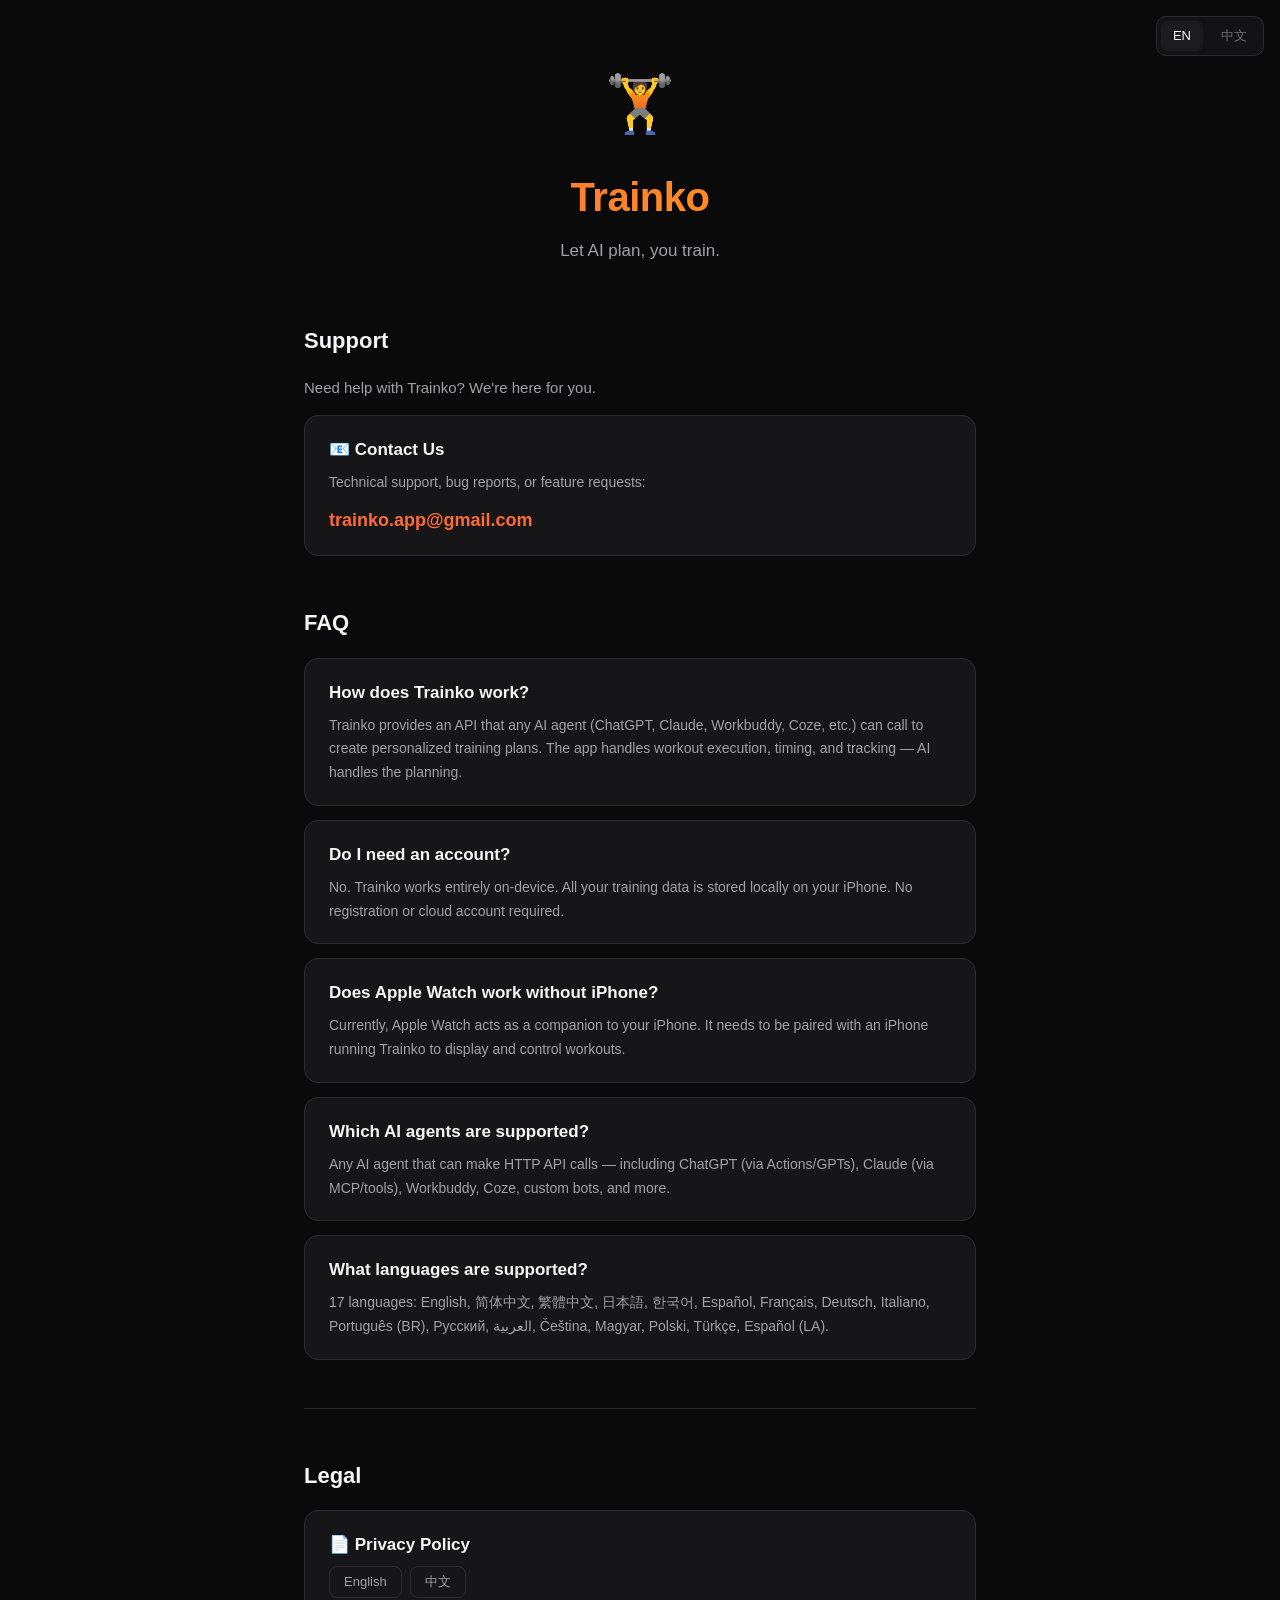
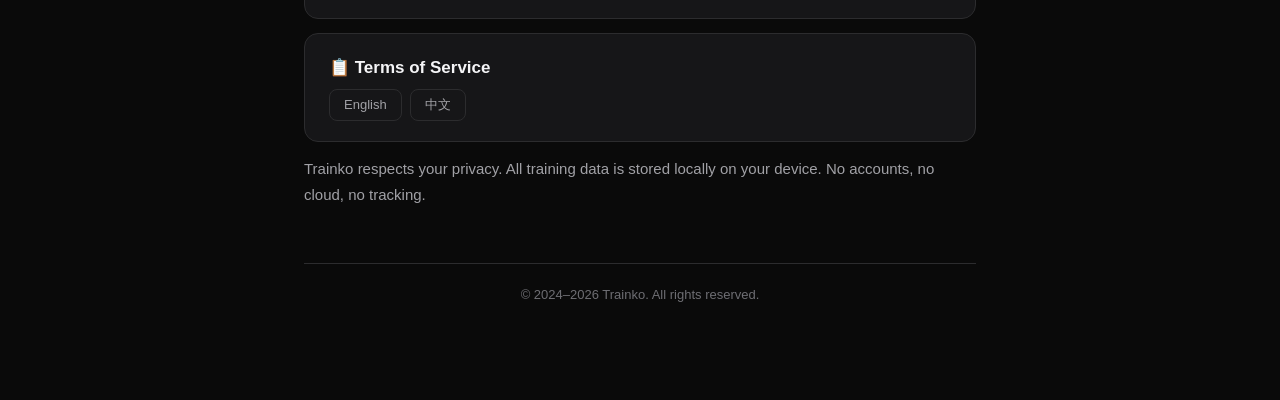
==== index.html @ 8660b26e "docs: 用户协议增加训练计划免责声明 - 服务说明新增: 不对训练计划内容/安全性/适用性做保证 - 免责声明新增: 不提供/不审核/不推荐任何计划 + 示例计划仅供体验 - 同步更新中英文两份协" ====
<!DOCTYPE html>
<html lang="en">
<head>
    <meta charset="UTF-8">
    <meta name="viewport" content="width=device-width, initial-scale=1.0">
    <title>Trainko — AI 负责想，你负责练</title>
    <link rel="stylesheet" href="style.css">
</head>
<body>
    <div class="lang-switch">
        <a href="#" onclick="setLang('en')" id="btn-en">EN</a>
        <a href="#" onclick="setLang('zh')" id="btn-zh">中文</a>
    </div>

    <div class="container">
        <div class="header">
            <span class="icon">🏋️</span>
            <h1>Trainko</h1>
            <p class="tagline" data-en="Let AI plan, you train." data-zh="AI 负责想，你负责练。"></p>
        </div>

        <h2 data-en="Support" data-zh="技术支持"></h2>
        <p data-en="Need help with Trainko? We're here for you." data-zh="使用 Trainko 遇到问题？我们随时为你服务。"></p>

        <div class="card">
            <h3 data-en="📧 Contact Us" data-zh="📧 联系我们"></h3>
            <p data-en="Technical support, bug reports, or feature requests:" data-zh="技术支持、问题反馈或功能建议："></p>
            <a class="contact-email" href="mailto:trainko.app@gmail.com">trainko.app@gmail.com</a>
        </div>

        <h2 data-en="FAQ" data-zh="常见问题"></h2>

        <div class="card">
            <h3 data-en="How does Trainko work?" data-zh="Trainko 是如何工作的？"></h3>
            <p data-en="Trainko provides an API that any AI agent (ChatGPT, Claude, Workbuddy, Coze, etc.) can call to create personalized training plans. The app handles workout execution, timing, and tracking — AI handles the planning."
               data-zh="Trainko 提供 API 接口，任何 AI 助手（ChatGPT、Claude、Workbuddy、Coze 等）都可以通过 API 创建个性化训练计划。App 负责训练引导、计时和记录，AI 负责规划。"></p>
        </div>

        <div class="card">
            <h3 data-en="Do I need an account?" data-zh="需要注册账号吗？"></h3>
            <p data-en="No. Trainko works entirely on-device. All your training data is stored locally on your iPhone. No registration or cloud account required."
               data-zh="不需要。Trainko 完全在设备本地运行，所有训练数据保存在你的 iPhone 上，无需注册或云账号。"></p>
        </div>

        <div class="card">
            <h3 data-en="Does Apple Watch work without iPhone?" data-zh="Apple Watch 可以脱离 iPhone 使用吗？"></h3>
            <p data-en="Currently, Apple Watch acts as a companion to your iPhone. It needs to be paired with an iPhone running Trainko to display and control workouts."
               data-zh="目前 Apple Watch 作为 iPhone 的伴侣设备使用，需要与安装了 Trainko 的 iPhone 配对才能显示和控制训练。"></p>
        </div>

        <div class="card">
            <h3 data-en="Which AI agents are supported?" data-zh="支持哪些 AI 助手？"></h3>
            <p data-en="Any AI agent that can make HTTP API calls — including ChatGPT (via Actions/GPTs), Claude (via MCP/tools), Workbuddy, Coze, custom bots, and more."
               data-zh="任何能发起 HTTP API 调用的 AI 助手都支持，包括 ChatGPT（通过 Actions/GPTs）、Claude（通过 MCP/tools）、Workbuddy、Coze、自定义 Bot 等。"></p>
        </div>

        <div class="card">
            <h3 data-en="What languages are supported?" data-zh="支持哪些语言？"></h3>
            <p data-en="17 languages: English, 简体中文, 繁體中文, 日本語, 한국어, Español, Français, Deutsch, Italiano, Português (BR), Русский, العربية, Čeština, Magyar, Polski, Türkçe, Español (LA)."
               data-zh="17 种语言：简体中文、English、繁體中文、日本語、한국어、Español、Français、Deutsch、Italiano、Português (BR)、Русский、العربية、Čeština、Magyar、Polski、Türkçe、Español (LA)。"></p>
        </div>

        <div class="divider"></div>

        <h2 data-en="Legal" data-zh="法律条款"></h2>

        <div class="card">
            <h3 data-en="📄 Privacy Policy" data-zh="📄 隐私政策"></h3>
            <div class="legal-links">
                <a href="privacy.html">English</a>
                <a href="privacy-zh.html">中文</a>
            </div>
        </div>

        <div class="card">
            <h3 data-en="📋 Terms of Service" data-zh="📋 用户协议"></h3>
            <div class="legal-links">
                <a href="agreement.html">English</a>
                <a href="agreement-zh.html">中文</a>
            </div>
        </div>

        <p data-en="Trainko respects your privacy. All training data is stored locally on your device. No accounts, no cloud, no tracking."
           data-zh="Trainko 尊重你的隐私。所有训练数据保存在设备本地，无需账号，无云端存储，无任何追踪。"></p>

        <div class="footer">
            <p>&copy; 2024–2026 Trainko. All rights reserved.</p>
        </div>
    </div>

    <script>
        function detectLang() {
            var s = localStorage.getItem('trainko-lang');
            if (s) return s;
            return (navigator.language || '').toLowerCase().startsWith('zh') ? 'zh' : 'en';
        }
        function setLang(lang) {
            localStorage.setItem('trainko-lang', lang);
            applyLang(lang);
            return false;
        }
        function applyLang(lang) {
            document.querySelectorAll('[data-en]').forEach(function(el) {
                el.textContent = el.getAttribute('data-' + lang) || el.getAttribute('data-en');
            });
            document.getElementById('btn-en').className = lang === 'en' ? 'active' : '';
            document.getElementById('btn-zh').className = lang === 'zh' ? 'active' : '';
            document.documentElement.lang = lang === 'zh' ? 'zh-CN' : 'en';
        }
        applyLang(detectLang());
    </script>
</body>
</html>
---- style.css ----
/* Trainko — shared style */
:root {
  --bg: #0a0a0a;
  --surface: #161618;
  --surface-hover: #1c1c1e;
  --border: #2c2c2e;
  --text: #f5f5f7;
  --text-secondary: #a1a1a6;
  --text-tertiary: #6e6e73;
  --accent: #FF6B35;
  --accent-light: #FF9F1C;
  --radius: 14px;
}

* { margin: 0; padding: 0; box-sizing: border-box; }

html { scroll-behavior: smooth; }

body {
  font-family: -apple-system, BlinkMacSystemFont, 'SF Pro Text', 'Helvetica Neue', 'PingFang SC', sans-serif;
  background: var(--bg);
  color: var(--text);
  line-height: 1.7;
  min-height: 100vh;
  -webkit-font-smoothing: antialiased;
}

/* Layout */
.container {
  max-width: 720px;
  margin: 0 auto;
  padding: 56px 24px 80px;
}

/* Header */
.header {
  text-align: center;
  margin-bottom: 56px;
}
.header .icon {
  font-size: 56px;
  margin-bottom: 12px;
  display: block;
}
.header h1 {
  font-size: 40px;
  font-weight: 800;
  letter-spacing: -0.5px;
  background: linear-gradient(135deg, var(--accent), var(--accent-light));
  -webkit-background-clip: text;
  -webkit-text-fill-color: transparent;
  background-clip: text;
}
.header .tagline {
  font-size: 17px;
  color: var(--text-secondary);
  margin-top: 6px;
}

/* Language switch */
.lang-switch {
  position: fixed;
  top: 16px;
  right: 16px;
  display: flex;
  gap: 6px;
  z-index: 100;
  background: rgba(22,22,24,0.85);
  backdrop-filter: blur(12px);
  -webkit-backdrop-filter: blur(12px);
  padding: 4px;
  border-radius: 10px;
  border: 1px solid var(--border);
}
.lang-switch a {
  display: block;
  padding: 4px 12px;
  font-size: 13px;
  font-weight: 500;
  color: var(--text-tertiary);
  text-decoration: none;
  border-radius: 7px;
  transition: all 0.2s;
  cursor: pointer;
}
.lang-switch a.active {
  color: var(--text);
  background: var(--surface-hover);
}
.lang-switch a:hover { color: var(--text-secondary); }

/* Headings */
h2 {
  font-size: 22px;
  font-weight: 700;
  margin-top: 48px;
  margin-bottom: 16px;
  color: var(--text);
}
h3 {
  font-size: 17px;
  font-weight: 600;
  margin-bottom: 8px;
  color: var(--text);
}

/* Text */
p { font-size: 15px; color: var(--text-secondary); margin-bottom: 14px; }
p strong { color: var(--text); font-weight: 600; }

/* Links */
a { color: var(--accent); text-decoration: none; transition: opacity 0.2s; }
a:hover { opacity: 0.8; }

/* Cards */
.card {
  background: var(--surface);
  border: 1px solid var(--border);
  border-radius: var(--radius);
  padding: 20px 24px;
  margin-bottom: 14px;
  transition: border-color 0.2s;
}
.card:hover { border-color: #3a3a3c; }
.card h3 { margin-bottom: 6px; }
.card p { margin-bottom: 0; font-size: 14px; }

/* Contact card */
.contact-email {
  display: inline-block;
  margin-top: 10px;
  font-size: 18px;
  font-weight: 600;
  color: var(--accent);
}

/* Lists */
ul { list-style: none; padding: 0; margin-bottom: 14px; }
ul li {
  position: relative;
  font-size: 15px;
  color: var(--text-secondary);
  padding-left: 18px;
  margin-bottom: 8px;
}
ul li::before {
  content: "";
  position: absolute;
  left: 0;
  top: 10px;
  width: 6px;
  height: 6px;
  border-radius: 50%;
  background: var(--accent);
}

/* Legal page heading */
.legal-header {
  margin-bottom: 40px;
}
.legal-header h1 {
  font-size: 32px;
  font-weight: 800;
  margin-bottom: 6px;
}
.legal-header .meta {
  font-size: 14px;
  color: var(--text-tertiary);
  margin-bottom: 0;
}

/* Legal sections */
.section { margin-top: 36px; }
.section h2 { margin-top: 0; }

/* Divider */
.divider {
  height: 1px;
  background: var(--border);
  margin: 48px 0 12px;
}

/* Footer */
.footer {
  margin-top: 56px;
  padding-top: 20px;
  border-top: 1px solid var(--border);
  text-align: center;
}
.footer p {
  font-size: 13px;
  color: var(--text-tertiary);
}
.footer a { color: var(--text-tertiary); }
.footer a:hover { color: var(--text-secondary); }

/* Links row in legal section */
.legal-links { display: flex; gap: 8px; }
.legal-links a {
  display: inline-block;
  padding: 4px 14px;
  font-size: 13px;
  border: 1px solid var(--border);
  border-radius: 8px;
  color: var(--text-secondary);
}
.legal-links a:hover { border-color: var(--accent); color: var(--accent); }

/* Back link */
.back-link {
  display: inline-flex;
  align-items: center;
  gap: 4px;
  font-size: 14px;
  color: var(--text-tertiary);
  margin-bottom: 32px;
}
.back-link:hover { color: var(--accent); }

/* Responsive */
@media (max-width: 480px) {
  .container { padding: 40px 18px 60px; }
  .header h1 { font-size: 32px; }
  .header .icon { font-size: 44px; }
  h2 { font-size: 20px; }
}
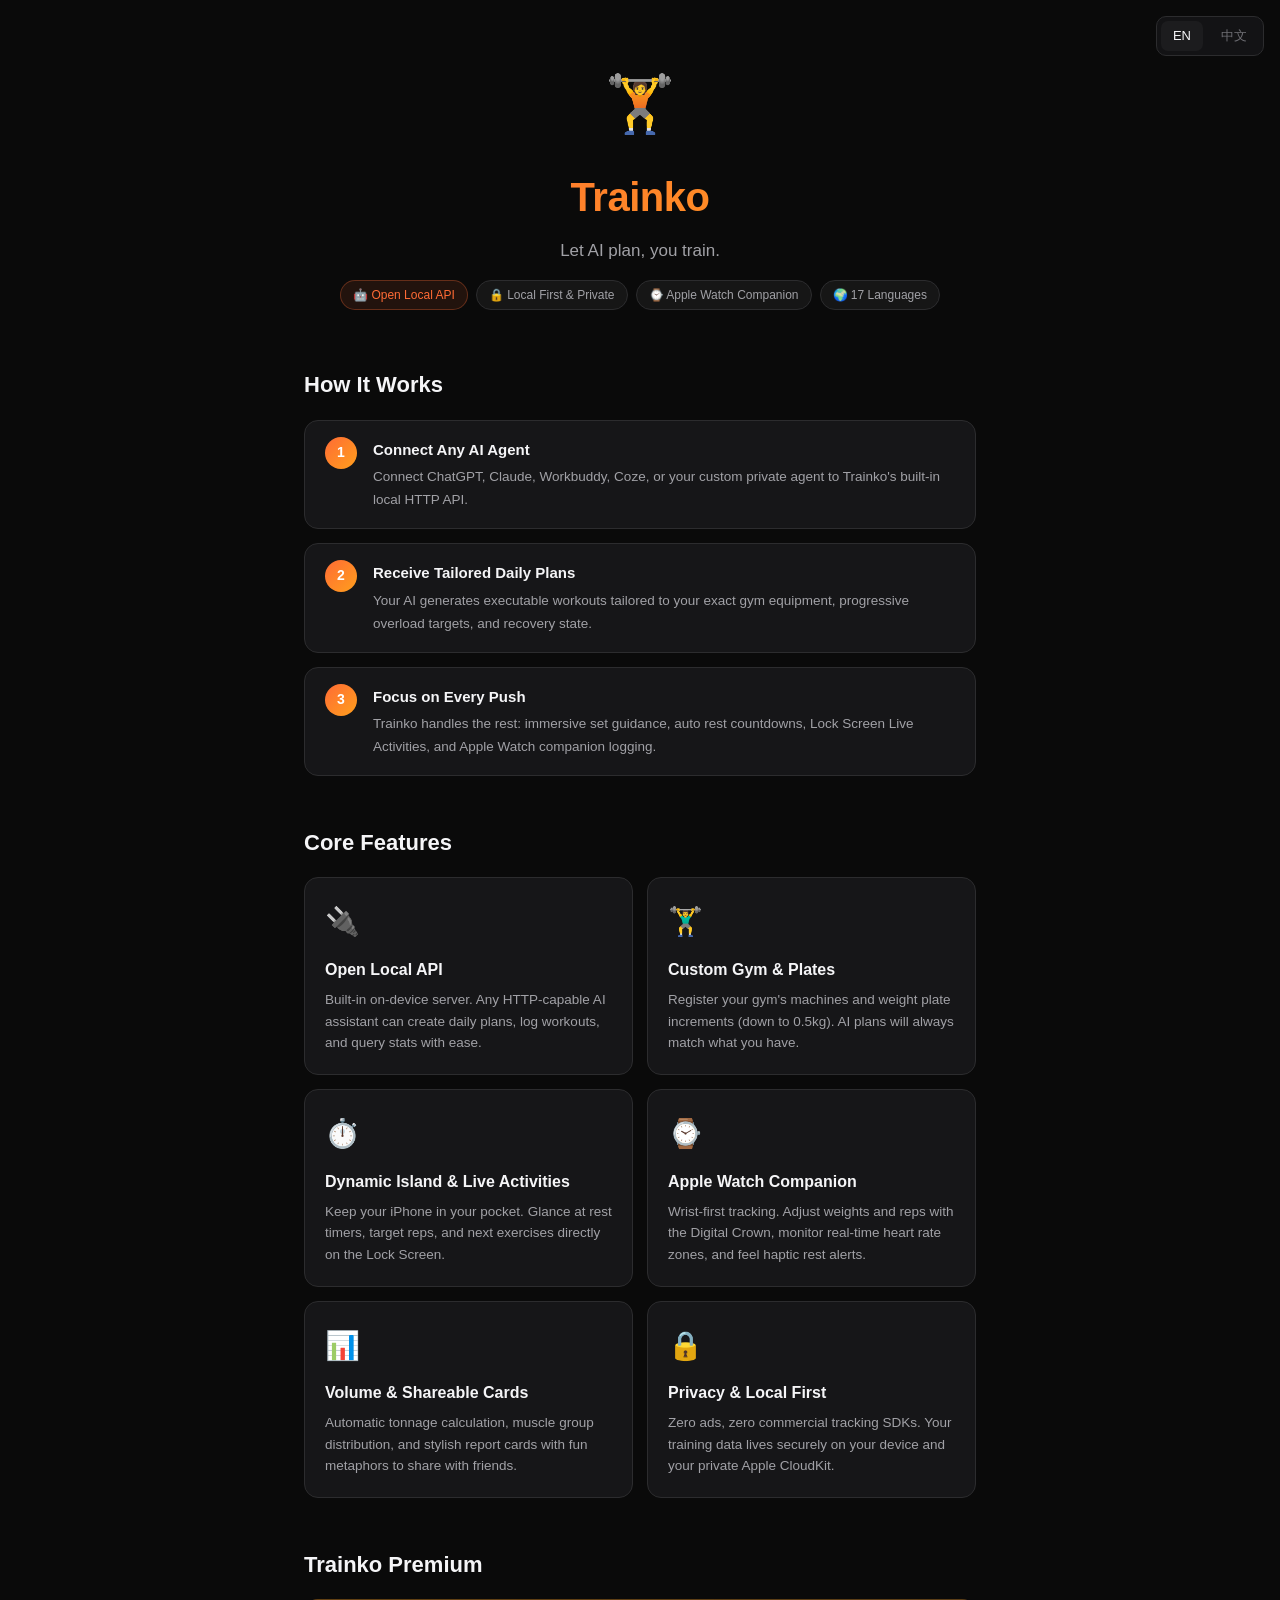
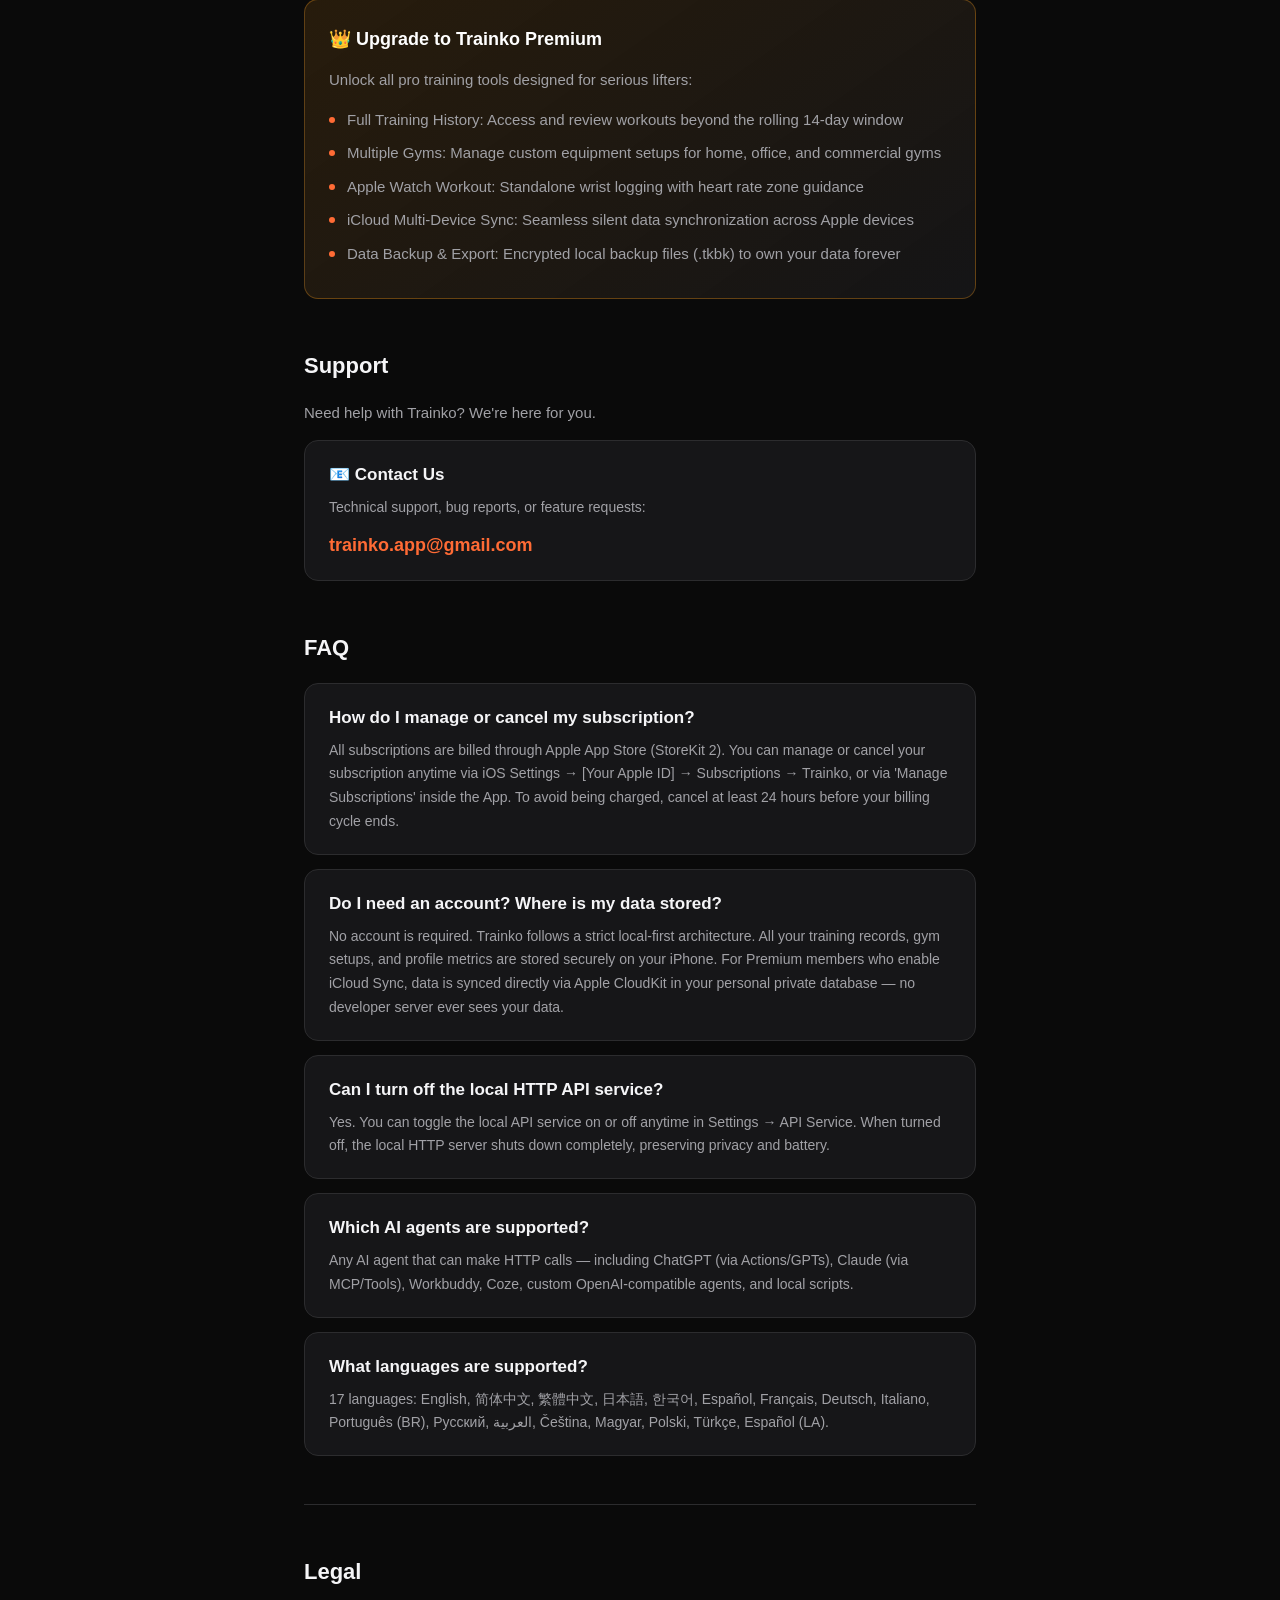
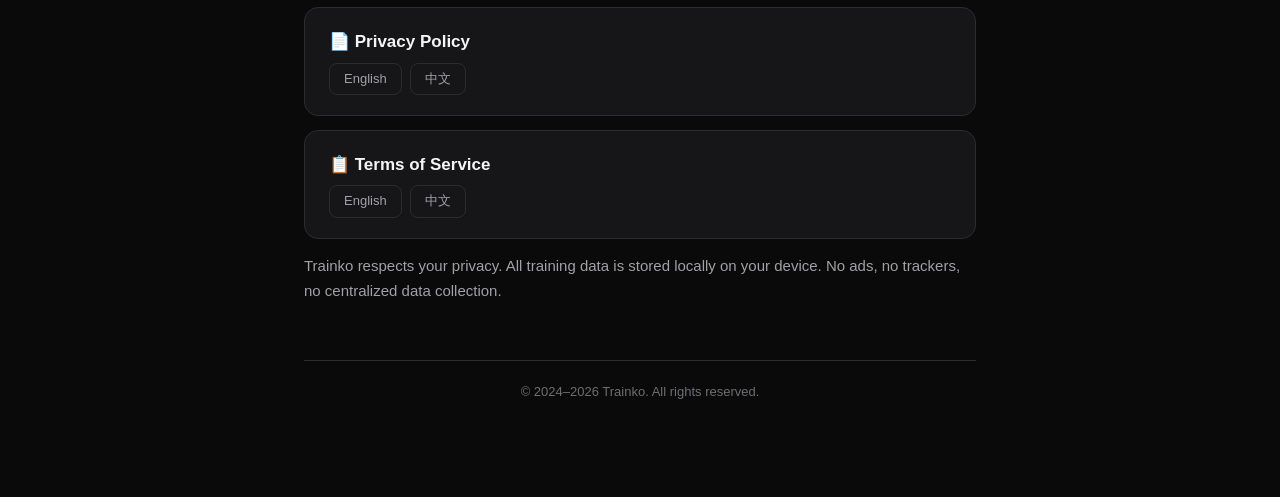
==== commit 4f888737: "feat(web): 重构官网落地页，全面同步 1.0 会员、API 与法律条款 - 官网首页（index.html）新增工作原理（How It Works）、核心特性矩阵（Core Features" ====
--- a/index.html
+++ b/index.html
@@ -3,7 +3,7 @@
 <head>
     <meta charset="UTF-8">
     <meta name="viewport" content="width=device-width, initial-scale=1.0">
-    <title>Trainko — AI 负责想，你负责练</title>
+    <title>Trainko — AI 负责想 · 你负责练</title>
     <link rel="stylesheet" href="style.css">
 </head>
 <body>
@@ -13,12 +13,102 @@
     </div>
 
     <div class="container">
+        <!-- Hero Header -->
         <div class="header">
             <span class="icon">🏋️</span>
             <h1>Trainko</h1>
-            <p class="tagline" data-en="Let AI plan, you train." data-zh="AI 负责想，你负责练。"></p>
-        </div>
-
+            <p class="tagline" data-en="Let AI plan, you train." data-zh="AI 负责想 · 你负责练"></p>
+            <div class="hero-badges">
+                <span class="badge accent" data-en="🤖 Open Local API" data-zh="🤖 开放本地 API"></span>
+                <span class="badge" data-en="🔒 Local First & Private" data-zh="🔒 本地优先 · 纯粹隐私"></span>
+                <span class="badge" data-en="⌚️ Apple Watch Companion" data-zh="⌚️ Apple Watch 独立伴侣"></span>
+                <span class="badge" data-en="🌍 17 Languages" data-zh="🌍 17 种语言原生支持"></span>
+            </div>
+        </div>
+
+        <!-- How it works -->
+        <h2 data-en="How It Works" data-zh="工作原理"></h2>
+        <div class="step-item">
+            <div class="step-number">1</div>
+            <div class="step-content">
+                <h3 data-en="Connect Any AI Agent" data-zh="连接任意 AI 助手"></h3>
+                <p data-en="Connect ChatGPT, Claude, Workbuddy, Coze, or your custom private agent to Trainko's built-in local HTTP API."
+                   data-zh="将 ChatGPT、Claude、Workbuddy、Coze 或你自建部署的 AI 助手连接至 Trainko 内置的轻量本地 HTTP API。"></p>
+            </div>
+        </div>
+        <div class="step-item">
+            <div class="step-number">2</div>
+            <div class="step-content">
+                <h3 data-en="Receive Tailored Daily Plans" data-zh="接收专属定制计划"></h3>
+                <p data-en="Your AI generates executable workouts tailored to your exact gym equipment, progressive overload targets, and recovery state."
+                   data-zh="AI 助手根据你的实际健身房器械条件、负荷目标和体能恢复状态，通过 API 下发 100% 可落地的专业训练计划。"></p>
+            </div>
+        </div>
+        <div class="step-item">
+            <div class="step-number">3</div>
+            <div class="step-content">
+                <h3 data-en="Focus on Every Push" data-zh="沉浸执行，专注推举"></h3>
+                <p data-en="Trainko handles the rest: immersive set guidance, auto rest countdowns, Lock Screen Live Activities, and Apple Watch companion logging."
+                   data-zh="Trainko 负责后续的一切：沉浸式动作指导、自动组间间歇计时、灵动岛锁屏实时活动以及 Apple Watch 手腕记录。"></p>
+            </div>
+        </div>
+
+        <!-- Core Features -->
+        <h2 data-en="Core Features" data-zh="核心特性"></h2>
+        <div class="grid-2">
+            <div class="feature-card">
+                <span class="feature-icon">🔌</span>
+                <h3 data-en="Open Local API" data-zh="开放本地 HTTP API"></h3>
+                <p data-en="Built-in on-device server. Any HTTP-capable AI assistant can create daily plans, log workouts, and query stats with ease."
+                   data-zh="内置设备级本地 HTTP 服务器。任何具备 HTTP 能力的 AI 均可一键读取与写入每日计划，并在设置中支持随时启停。"></p>
+            </div>
+            <div class="feature-card">
+                <span class="feature-icon">🏋️‍♂️</span>
+                <h3 data-en="Custom Gym & Plates" data-zh="精准器材与 0.5kg 配重"></h3>
+                <p data-en="Register your gym's machines and weight plate increments (down to 0.5kg). AI plans will always match what you have."
+                   data-zh="登记健身房真实器械与精确到 0.5kg 的个性化重量档位，杜绝 AI 生成无法落地的器械与荒谬重量。"></p>
+            </div>
+            <div class="feature-card">
+                <span class="feature-icon">⏱️</span>
+                <h3 data-en="Dynamic Island & Live Activities" data-zh="灵动岛与实时活动"></h3>
+                <p data-en="Keep your iPhone in your pocket. Glance at rest timers, target reps, and next exercises directly on the Lock Screen."
+                   data-zh="训练无需频繁解锁屏幕。在灵动岛与锁屏上实时掌控组间休息倒计时、目标次数与下一组动作。"></p>
+            </div>
+            <div class="feature-card">
+                <span class="feature-icon">⌚️</span>
+                <h3 data-en="Apple Watch Companion" data-zh="Apple Watch 伴侣训练"></h3>
+                <p data-en="Wrist-first tracking. Adjust weights and reps with the Digital Crown, monitor real-time heart rate zones, and feel haptic rest alerts."
+                   data-zh="手腕独立记录，旋转数码表冠微调次数与重量，实时心率区间监测，休息结束轻触手腕震动提醒。"></p>
+            </div>
+            <div class="feature-card">
+                <span class="feature-icon">📊</span>
+                <h3 data-en="Volume & Shareable Cards" data-zh="容量分析与打卡战报"></h3>
+                <p data-en="Automatic tonnage calculation, muscle group distribution, and stylish report cards with fun metaphors to share with friends."
+                   data-zh="自动计算累计推举吨位与肌群容量分布，一键生成带有生活化趣味物料比喻的精致打卡战报图片。"></p>
+            </div>
+            <div class="feature-card">
+                <span class="feature-icon">🔒</span>
+                <h3 data-en="Privacy & Local First" data-zh="本地优先与纯粹隐私"></h3>
+                <p data-en="Zero ads, zero commercial tracking SDKs. Your training data lives securely on your device and your private Apple CloudKit."
+                   data-zh="零广告、零第三方追踪 SDK。所有个人锻炼数据加密保存在本机沙盒与属于你个人的苹果私有 CloudKit 云端。"></p>
+            </div>
+        </div>
+
+        <!-- Membership -->
+        <h2 data-en="Trainko Premium" data-zh="Trainko 会员特权"></h2>
+        <div class="premium-card">
+            <h3 data-en="👑 Upgrade to Trainko Premium" data-zh="👑 升级为 Trainko 会员"></h3>
+            <p data-en="Unlock all pro training tools designed for serious lifters:" data-zh="解锁为进阶举铁与力量训练者打造的全套专业工具："></p>
+            <ul>
+                <li data-en="Full Training History: Access and review workouts beyond the rolling 14-day window" data-zh="完整训练历史：浏览与复盘滚动 14 天以外的全部历史计划与记录"></li>
+                <li data-en="Multiple Gyms: Manage custom equipment setups for home, office, and commercial gyms" data-zh="多个健身房：为居家、公司和商业健身房分别管理器材与配重"></li>
+                <li data-en="Apple Watch Workout: Standalone wrist logging with heart rate zone guidance" data-zh="Apple Watch 伴侣：手腕独立记录组数与心率区间指引"></li>
+                <li data-en="iCloud Multi-Device Sync: Seamless silent data synchronization across Apple devices" data-zh="多设备 iCloud 云同步：跨 iPhone、iPad 等多端设备静默同步"></li>
+                <li data-en="Data Backup & Export: Encrypted local backup files (.tkbk) to own your data forever" data-zh="加密数据导入导出：导出本地加密备份文件（.tkbk），数据永不丢失"></li>
+            </ul>
+        </div>
+
+        <!-- Support -->
         <h2 data-en="Support" data-zh="技术支持"></h2>
         <p data-en="Need help with Trainko? We're here for you." data-zh="使用 Trainko 遇到问题？我们随时为你服务。"></p>
 
@@ -28,40 +118,42 @@
             <a class="contact-email" href="mailto:trainko.app@gmail.com">trainko.app@gmail.com</a>
         </div>
 
+        <!-- FAQ -->
         <h2 data-en="FAQ" data-zh="常见问题"></h2>
 
         <div class="card">
-            <h3 data-en="How does Trainko work?" data-zh="Trainko 是如何工作的？"></h3>
-            <p data-en="Trainko provides an API that any AI agent (ChatGPT, Claude, Workbuddy, Coze, etc.) can call to create personalized training plans. The app handles workout execution, timing, and tracking — AI handles the planning."
-               data-zh="Trainko 提供 API 接口，任何 AI 助手（ChatGPT、Claude、Workbuddy、Coze 等）都可以通过 API 创建个性化训练计划。App 负责训练引导、计时和记录，AI 负责规划。"></p>
-        </div>
-
-        <div class="card">
-            <h3 data-en="Do I need an account?" data-zh="需要注册账号吗？"></h3>
-            <p data-en="No. Trainko works entirely on-device. All your training data is stored locally on your iPhone. No registration or cloud account required."
-               data-zh="不需要。Trainko 完全在设备本地运行，所有训练数据保存在你的 iPhone 上，无需注册或云账号。"></p>
-        </div>
-
-        <div class="card">
-            <h3 data-en="Does Apple Watch work without iPhone?" data-zh="Apple Watch 可以脱离 iPhone 使用吗？"></h3>
-            <p data-en="Currently, Apple Watch acts as a companion to your iPhone. It needs to be paired with an iPhone running Trainko to display and control workouts."
-               data-zh="目前 Apple Watch 作为 iPhone 的伴侣设备使用，需要与安装了 Trainko 的 iPhone 配对才能显示和控制训练。"></p>
+            <h3 data-en="How do I manage or cancel my subscription?" data-zh="如何管理或取消会员订阅？"></h3>
+            <p data-en="All subscriptions are billed through Apple App Store (StoreKit 2). You can manage or cancel your subscription anytime via iOS Settings → [Your Apple ID] → Subscriptions → Trainko, or via 'Manage Subscriptions' inside the App. To avoid being charged, cancel at least 24 hours before your billing cycle ends."
+               data-zh="所有会员订阅均通过 Apple App Store（StoreKit 2）进行扣费与管理。你可以随时在 iOS「系统设置 → 顶部 Apple ID → 订阅 → Trainko」或 App 内会员充值页底部的「管理订阅」中取消或更改方案。如需取消，请在当前周期结束前至少 24 小时操作。"></p>
+        </div>
+
+        <div class="card">
+            <h3 data-en="Do I need an account? Where is my data stored?" data-zh="需要注册账号吗？数据保存在哪里？"></h3>
+            <p data-en="No account is required. Trainko follows a strict local-first architecture. All your training records, gym setups, and profile metrics are stored securely on your iPhone. For Premium members who enable iCloud Sync, data is synced directly via Apple CloudKit in your personal private database — no developer server ever sees your data."
+               data-zh="完全不需要注册账号。Trainko 严格遵循本地优先原则，所有训练记录、健身房配置和个人身体档案均保存在你的 iPhone 本地。开通会员并开启 iCloud 云同步后，数据直接通过苹果私有 CloudKit 数据库跨设备同步，开发者绝无中心化用户服务器。"></p>
+        </div>
+
+        <div class="card">
+            <h3 data-en="Can I turn off the local HTTP API service?" data-zh="可以关闭本地 HTTP API 服务吗？"></h3>
+            <p data-en="Yes. You can toggle the local API service on or off anytime in Settings → API Service. When turned off, the local HTTP server shuts down completely, preserving privacy and battery."
+               data-zh="可以。你随时可以在 App「设置 → API 服务」中一键开启或关闭本地 API 服务。关闭后本地 HTTP 服务将彻底停止监听，充分保护隐私与电量。"></p>
         </div>
 
         <div class="card">
             <h3 data-en="Which AI agents are supported?" data-zh="支持哪些 AI 助手？"></h3>
-            <p data-en="Any AI agent that can make HTTP API calls — including ChatGPT (via Actions/GPTs), Claude (via MCP/tools), Workbuddy, Coze, custom bots, and more."
-               data-zh="任何能发起 HTTP API 调用的 AI 助手都支持，包括 ChatGPT（通过 Actions/GPTs）、Claude（通过 MCP/tools）、Workbuddy、Coze、自定义 Bot 等。"></p>
+            <p data-en="Any AI agent that can make HTTP calls — including ChatGPT (via Actions/GPTs), Claude (via MCP/Tools), Workbuddy, Coze, custom OpenAI-compatible agents, and local scripts."
+               data-zh="任何支持 HTTP 请求的 AI 助手均可连接，包括 ChatGPT（通过 Actions/GPTs）、Claude（通过 MCP/Tools）、Workbuddy、Coze、自定义 Agent 以及本地运行的脚本。"></p>
         </div>
 
         <div class="card">
             <h3 data-en="What languages are supported?" data-zh="支持哪些语言？"></h3>
             <p data-en="17 languages: English, 简体中文, 繁體中文, 日本語, 한국어, Español, Français, Deutsch, Italiano, Português (BR), Русский, العربية, Čeština, Magyar, Polski, Türkçe, Español (LA)."
-               data-zh="17 种语言：简体中文、English、繁體中文、日本語、한국어、Español、Français、Deutsch、Italiano、Português (BR)、Русский、العربية、Čeština、Magyar、Polski、Türkçe、Español (LA)。"></p>
+               data-zh="17 种国际化语言：简体中文、English、繁體中文、日本語、한국어、Español、Français、Deutsch、Italiano、Português (BR)、Русский、العربية、Čeština、Magyar、Polski、Türkçe、Español (LA)。"></p>
         </div>
 
         <div class="divider"></div>
 
+        <!-- Legal -->
         <h2 data-en="Legal" data-zh="法律条款"></h2>
 
         <div class="card">
@@ -80,8 +172,8 @@
             </div>
         </div>
 
-        <p data-en="Trainko respects your privacy. All training data is stored locally on your device. No accounts, no cloud, no tracking."
-           data-zh="Trainko 尊重你的隐私。所有训练数据保存在设备本地，无需账号，无云端存储，无任何追踪。"></p>
+        <p data-en="Trainko respects your privacy. All training data is stored locally on your device. No ads, no trackers, no centralized data collection."
+           data-zh="Trainko 严格尊重你的隐私。训练数据保存在设备本地，无广告、无第三方追踪、无中心化服务器数据收集。"></p>
 
         <div class="footer">
             <p>&copy; 2024–2026 Trainko. All rights reserved.</p>
--- a/style.css
+++ b/style.css
@@ -217,6 +217,124 @@
 }
 .back-link:hover { color: var(--accent); }
 
+/* Grid & Feature cards */
+.grid-2 {
+  display: grid;
+  grid-template-columns: repeat(2, 1fr);
+  gap: 14px;
+  margin-bottom: 20px;
+}
+@media (max-width: 600px) {
+  .grid-2 { grid-template-columns: 1fr; }
+}
+
+.feature-card {
+  background: var(--surface);
+  border: 1px solid var(--border);
+  border-radius: var(--radius);
+  padding: 20px;
+  transition: transform 0.2s, border-color 0.2s;
+}
+.feature-card:hover {
+  border-color: #3a3a3c;
+  transform: translateY(-2px);
+}
+.feature-icon {
+  font-size: 28px;
+  margin-bottom: 10px;
+  display: block;
+}
+.feature-card h3 {
+  font-size: 16px;
+  margin-bottom: 6px;
+  color: var(--text);
+}
+.feature-card p {
+  font-size: 13.5px;
+  color: var(--text-secondary);
+  line-height: 1.6;
+  margin-bottom: 0;
+}
+
+/* Hero Badge */
+.hero-badges {
+  display: flex;
+  flex-wrap: wrap;
+  gap: 8px;
+  justify-content: center;
+  margin-top: 14px;
+}
+.badge {
+  display: inline-flex;
+  align-items: center;
+  gap: 5px;
+  padding: 4px 12px;
+  font-size: 12px;
+  font-weight: 500;
+  color: var(--text-secondary);
+  background: rgba(255, 255, 255, 0.05);
+  border: 1px solid var(--border);
+  border-radius: 20px;
+}
+.badge.accent {
+  color: var(--accent);
+  border-color: rgba(255, 107, 53, 0.3);
+  background: rgba(255, 107, 53, 0.1);
+}
+
+/* Step cards */
+.step-item {
+  display: flex;
+  gap: 16px;
+  align-items: flex-start;
+  margin-bottom: 14px;
+  background: var(--surface);
+  border: 1px solid var(--border);
+  border-radius: var(--radius);
+  padding: 16px 20px;
+}
+.step-number {
+  flex-shrink: 0;
+  width: 32px;
+  height: 32px;
+  border-radius: 50%;
+  background: linear-gradient(135deg, var(--accent), var(--accent-light));
+  color: #fff;
+  font-weight: 700;
+  display: flex;
+  align-items: center;
+  justify-content: center;
+  font-size: 14px;
+}
+.step-content h3 {
+  font-size: 15px;
+  margin-bottom: 4px;
+}
+.step-content p {
+  font-size: 13.5px;
+  margin-bottom: 0;
+}
+
+/* Membership banner */
+.premium-card {
+  background: linear-gradient(145deg, rgba(255, 159, 28, 0.12), rgba(22, 22, 24, 0.9));
+  border: 1px solid rgba(255, 159, 28, 0.3);
+  border-radius: var(--radius);
+  padding: 24px;
+  margin-bottom: 20px;
+}
+.premium-card h3 {
+  font-size: 18px;
+  color: #fff;
+  display: flex;
+  align-items: center;
+  gap: 8px;
+  margin-bottom: 12px;
+}
+.premium-card ul {
+  margin-bottom: 0;
+}
+
 /* Responsive */
 @media (max-width: 480px) {
   .container { padding: 40px 18px 60px; }
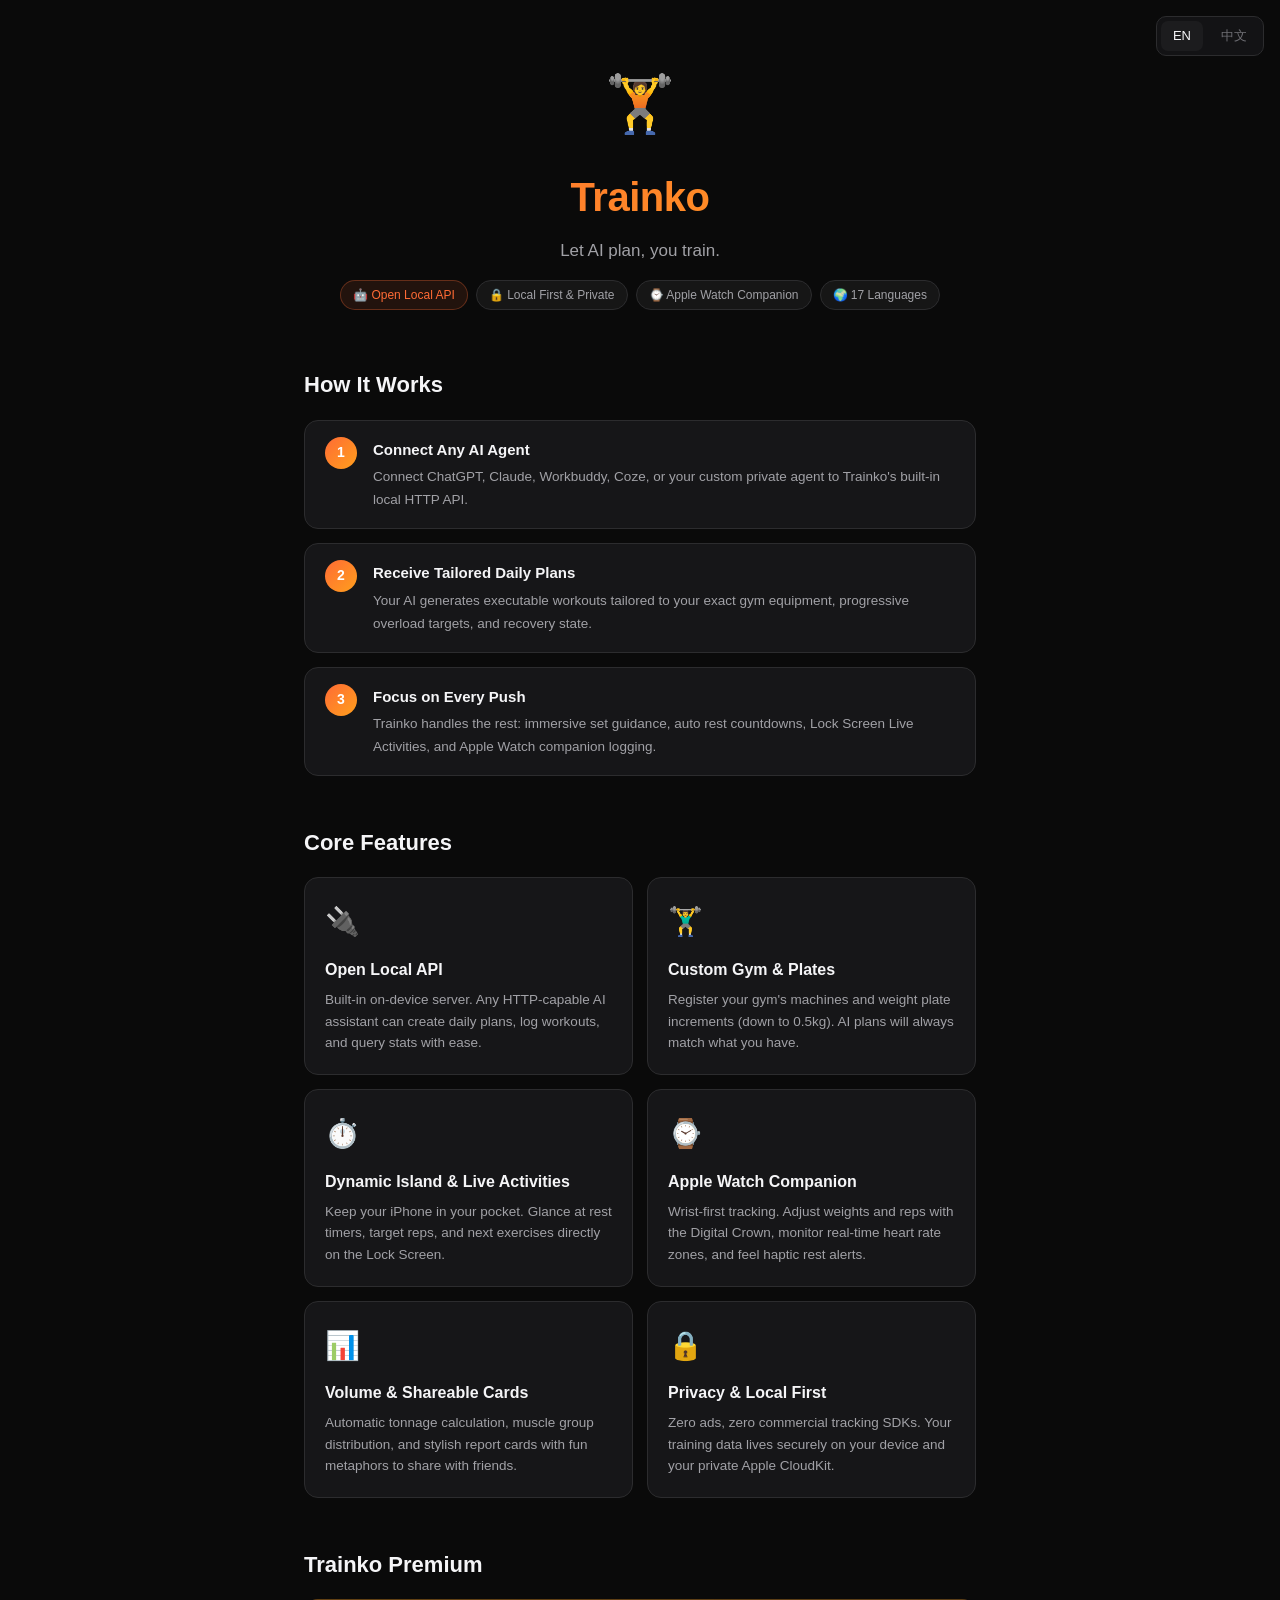
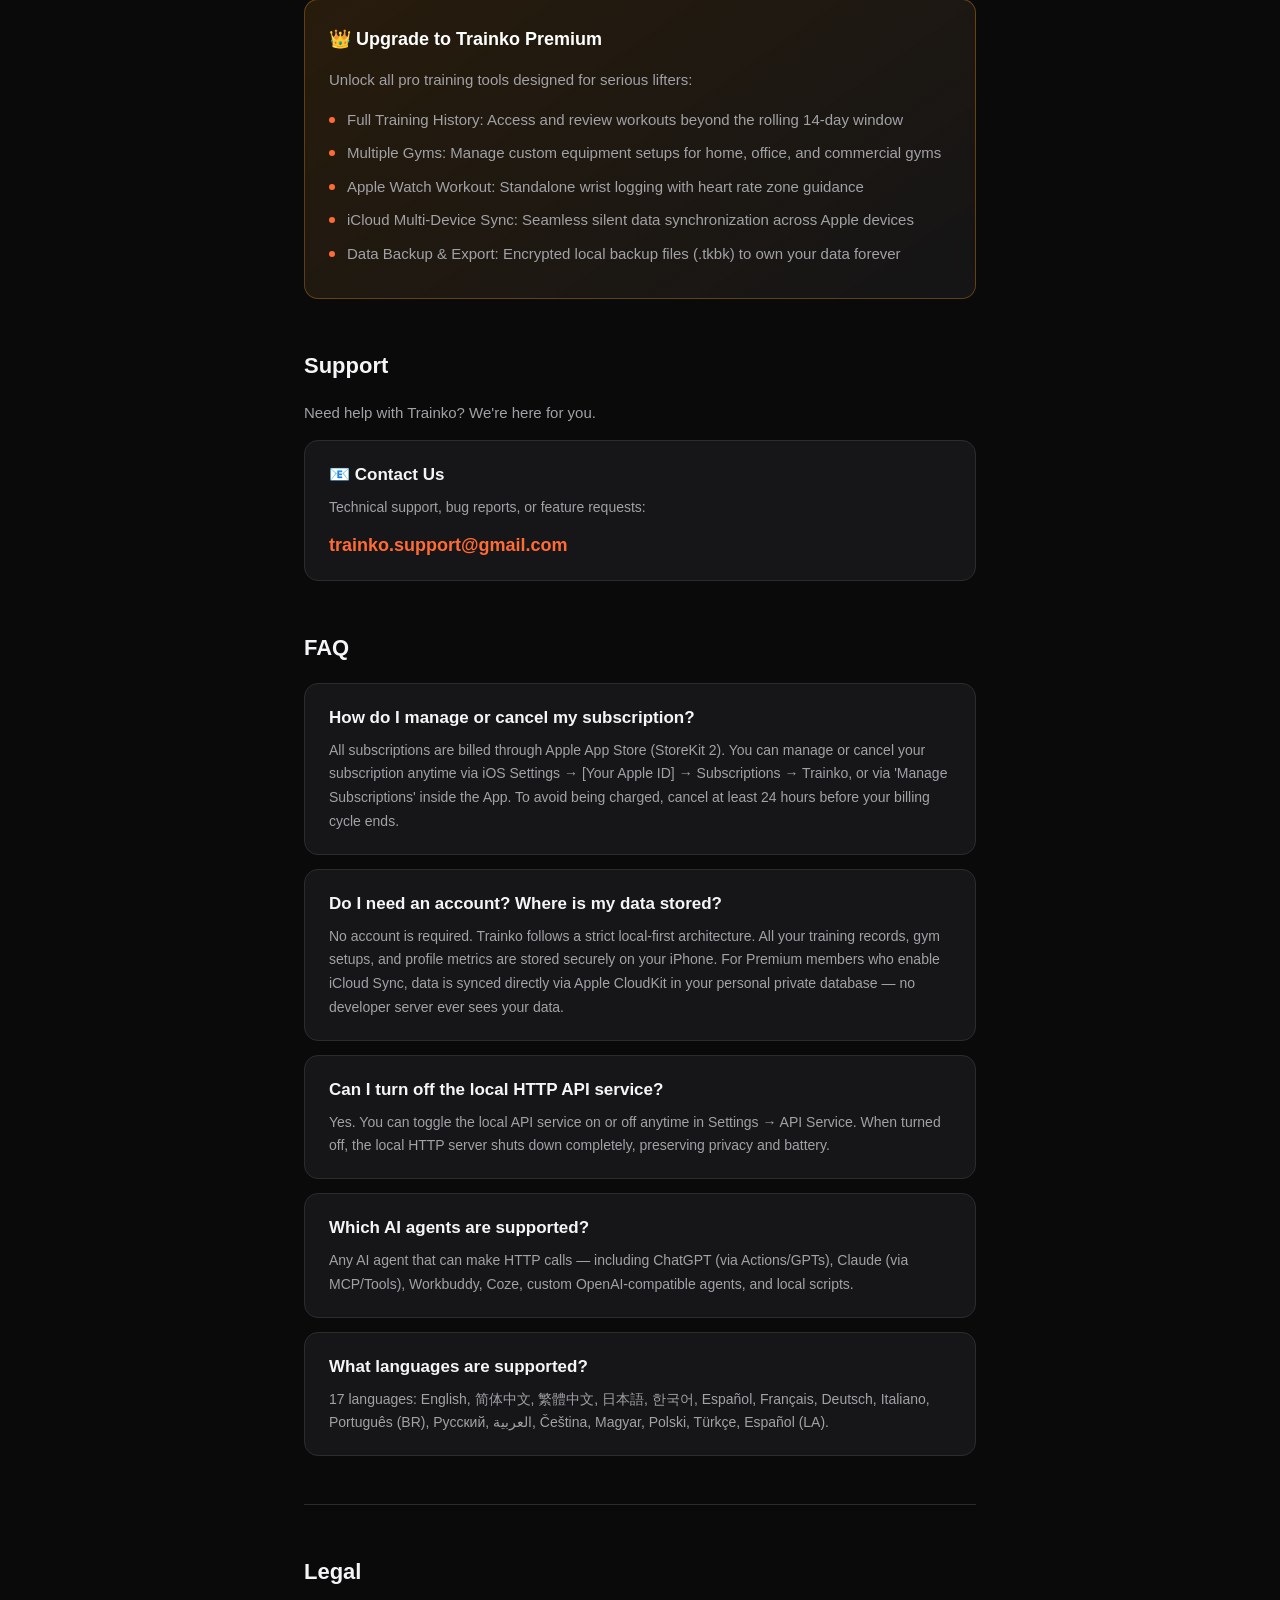
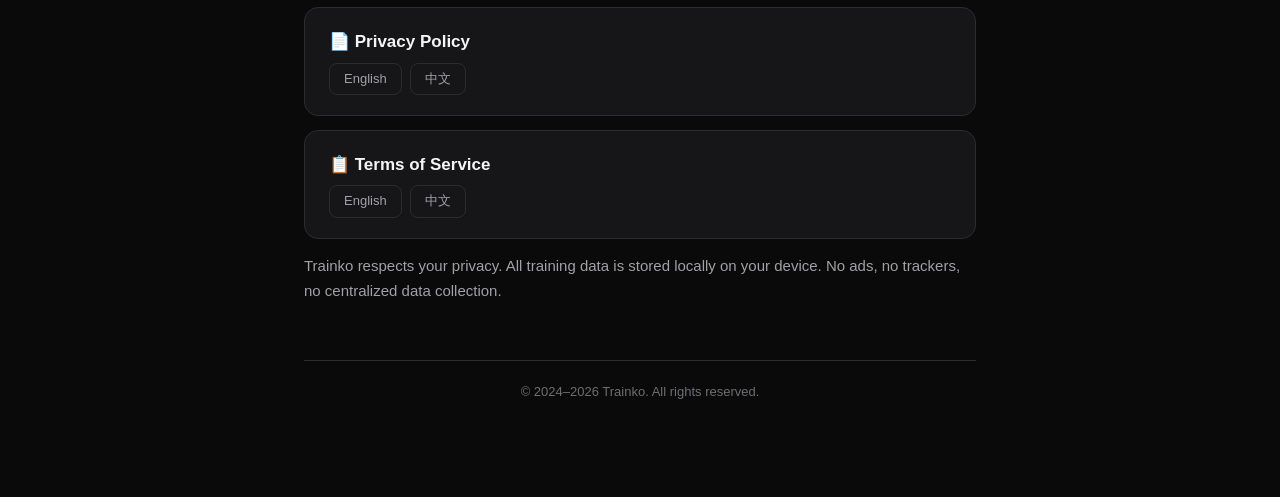
==== commit b66fb4c4: "fix(contact): 将官方技术支持邮箱更新为 trainko.support@gmail.com - 官网首页（index.html）联系方式与支持邮箱更新 - 中英文双语隐私政策（priva" ====
--- a/index.html
+++ b/index.html
@@ -115,7 +115,7 @@
         <div class="card">
             <h3 data-en="📧 Contact Us" data-zh="📧 联系我们"></h3>
             <p data-en="Technical support, bug reports, or feature requests:" data-zh="技术支持、问题反馈或功能建议："></p>
-            <a class="contact-email" href="mailto:trainko.app@gmail.com">trainko.app@gmail.com</a>
+            <a class="contact-email" href="mailto:trainko.support@gmail.com">trainko.support@gmail.com</a>
         </div>
 
         <!-- FAQ -->
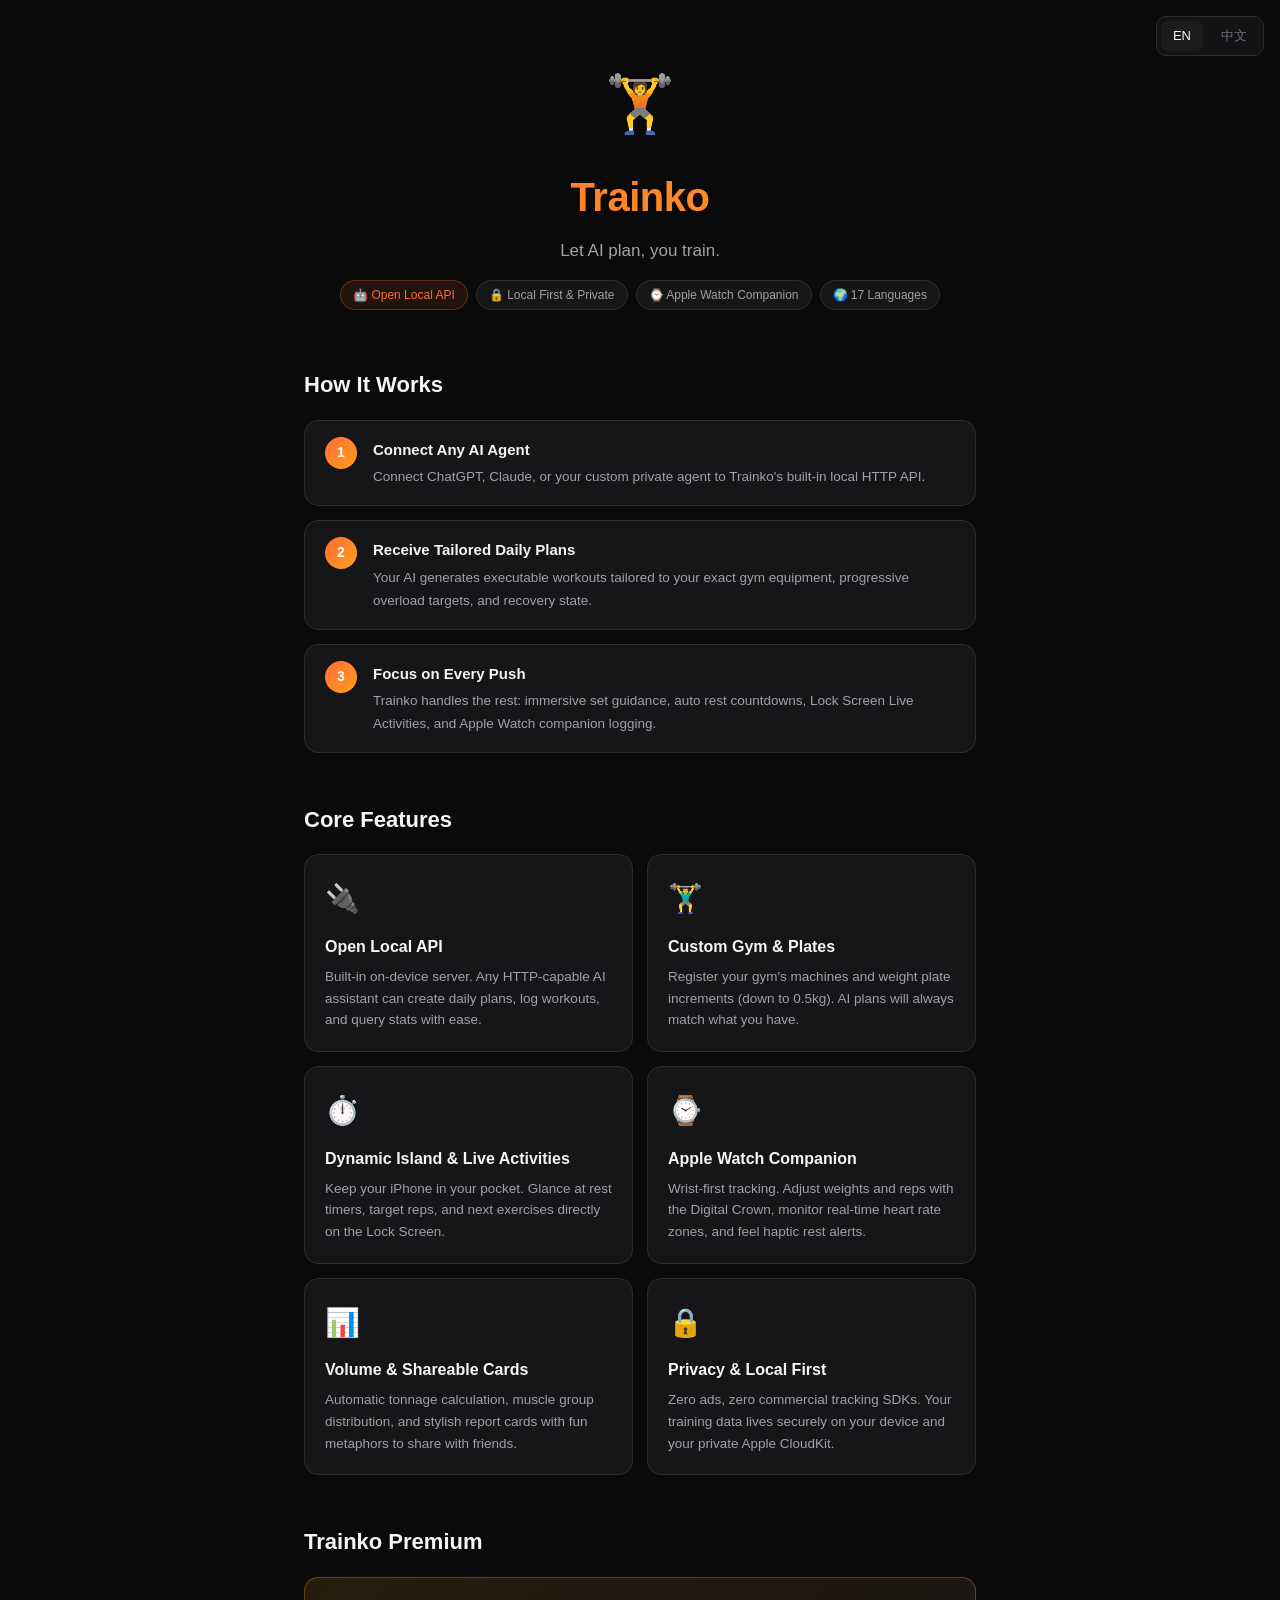
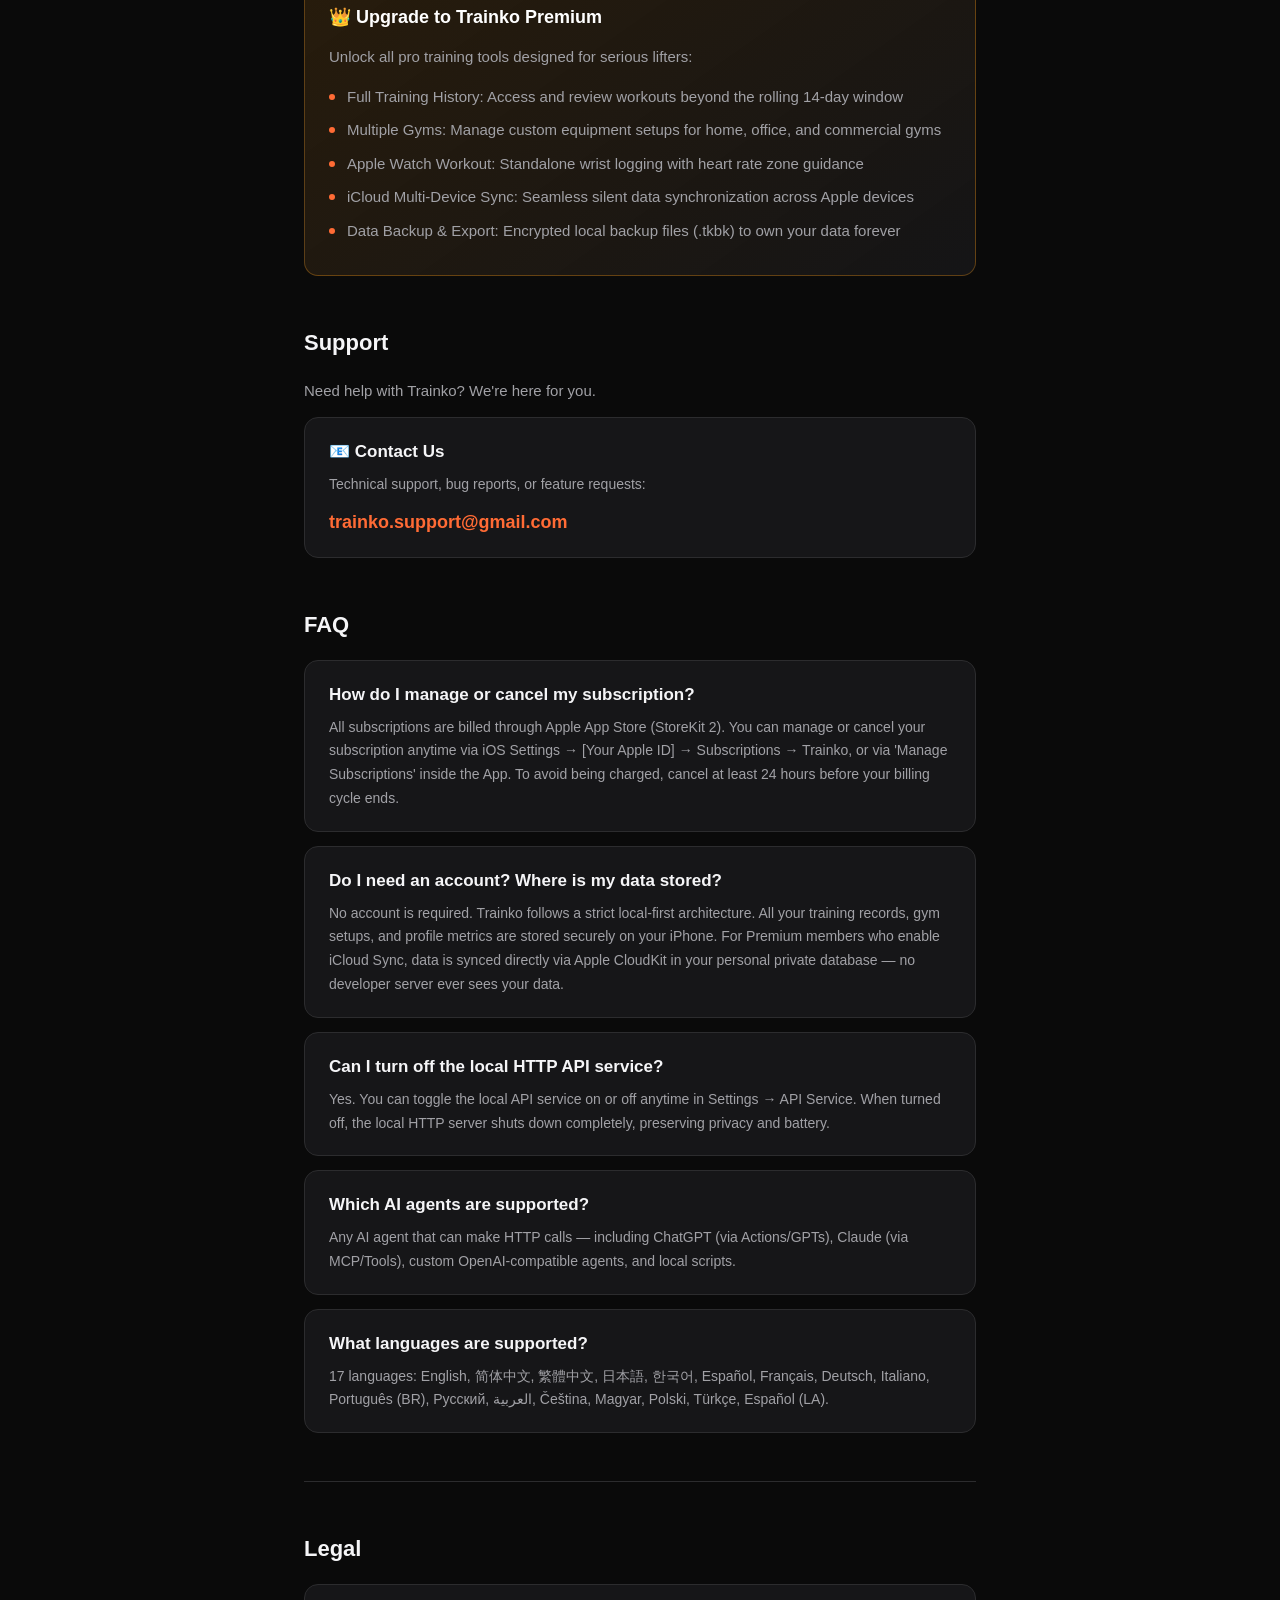
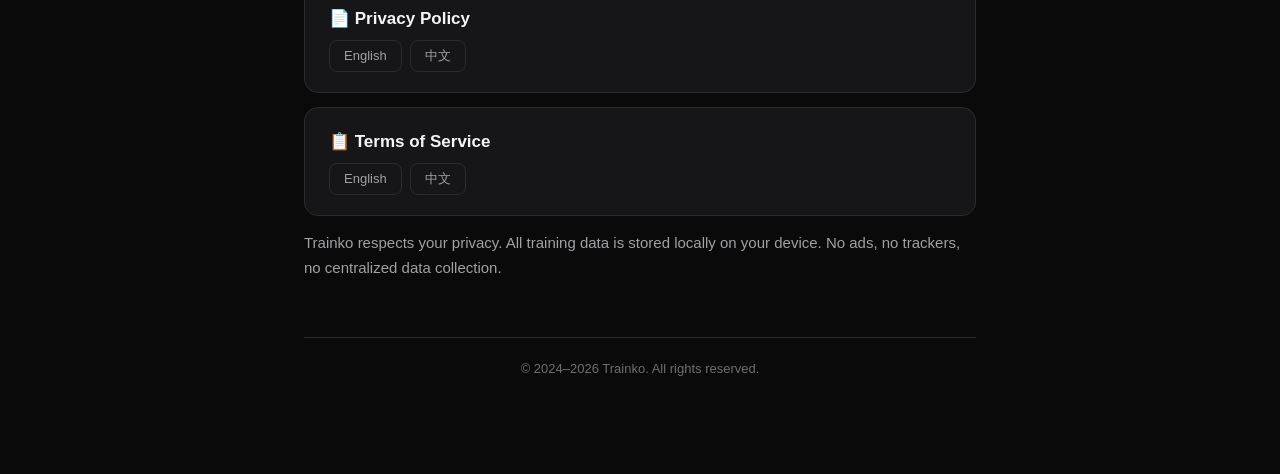
==== commit 4670b082: "fix(compliance): 调整中文官网与协议 AI 助手示例文案以符合国区合规 - 将 index.html 与 agreement-zh.html 中文文案中的 AI 助手示例调整为 Wor" ====
--- a/index.html
+++ b/index.html
@@ -32,8 +32,8 @@
             <div class="step-number">1</div>
             <div class="step-content">
                 <h3 data-en="Connect Any AI Agent" data-zh="连接任意 AI 助手"></h3>
-                <p data-en="Connect ChatGPT, Claude, Workbuddy, Coze, or your custom private agent to Trainko's built-in local HTTP API."
-                   data-zh="将 ChatGPT、Claude、Workbuddy、Coze 或你自建部署的 AI 助手连接至 Trainko 内置的轻量本地 HTTP API。"></p>
+                <p data-en="Connect ChatGPT, Claude, or your custom private agent to Trainko's built-in local HTTP API."
+                   data-zh="将 Workbuddy、千问办公、豆包工作或你自建部署的 AI 助手连接至 Trainko 内置的轻量本地 HTTP API。"></p>
             </div>
         </div>
         <div class="step-item">
@@ -141,8 +141,8 @@
 
         <div class="card">
             <h3 data-en="Which AI agents are supported?" data-zh="支持哪些 AI 助手？"></h3>
-            <p data-en="Any AI agent that can make HTTP calls — including ChatGPT (via Actions/GPTs), Claude (via MCP/Tools), Workbuddy, Coze, custom OpenAI-compatible agents, and local scripts."
-               data-zh="任何支持 HTTP 请求的 AI 助手均可连接，包括 ChatGPT（通过 Actions/GPTs）、Claude（通过 MCP/Tools）、Workbuddy、Coze、自定义 Agent 以及本地运行的脚本。"></p>
+            <p data-en="Any AI agent that can make HTTP calls — including ChatGPT (via Actions/GPTs), Claude (via MCP/Tools), custom OpenAI-compatible agents, and local scripts."
+               data-zh="任何支持 HTTP 请求的 AI 助手均可连接，包括 Workbuddy、千问办公、豆包工作、自定义 Agent 以及本地运行的脚本。"></p>
         </div>
 
         <div class="card">
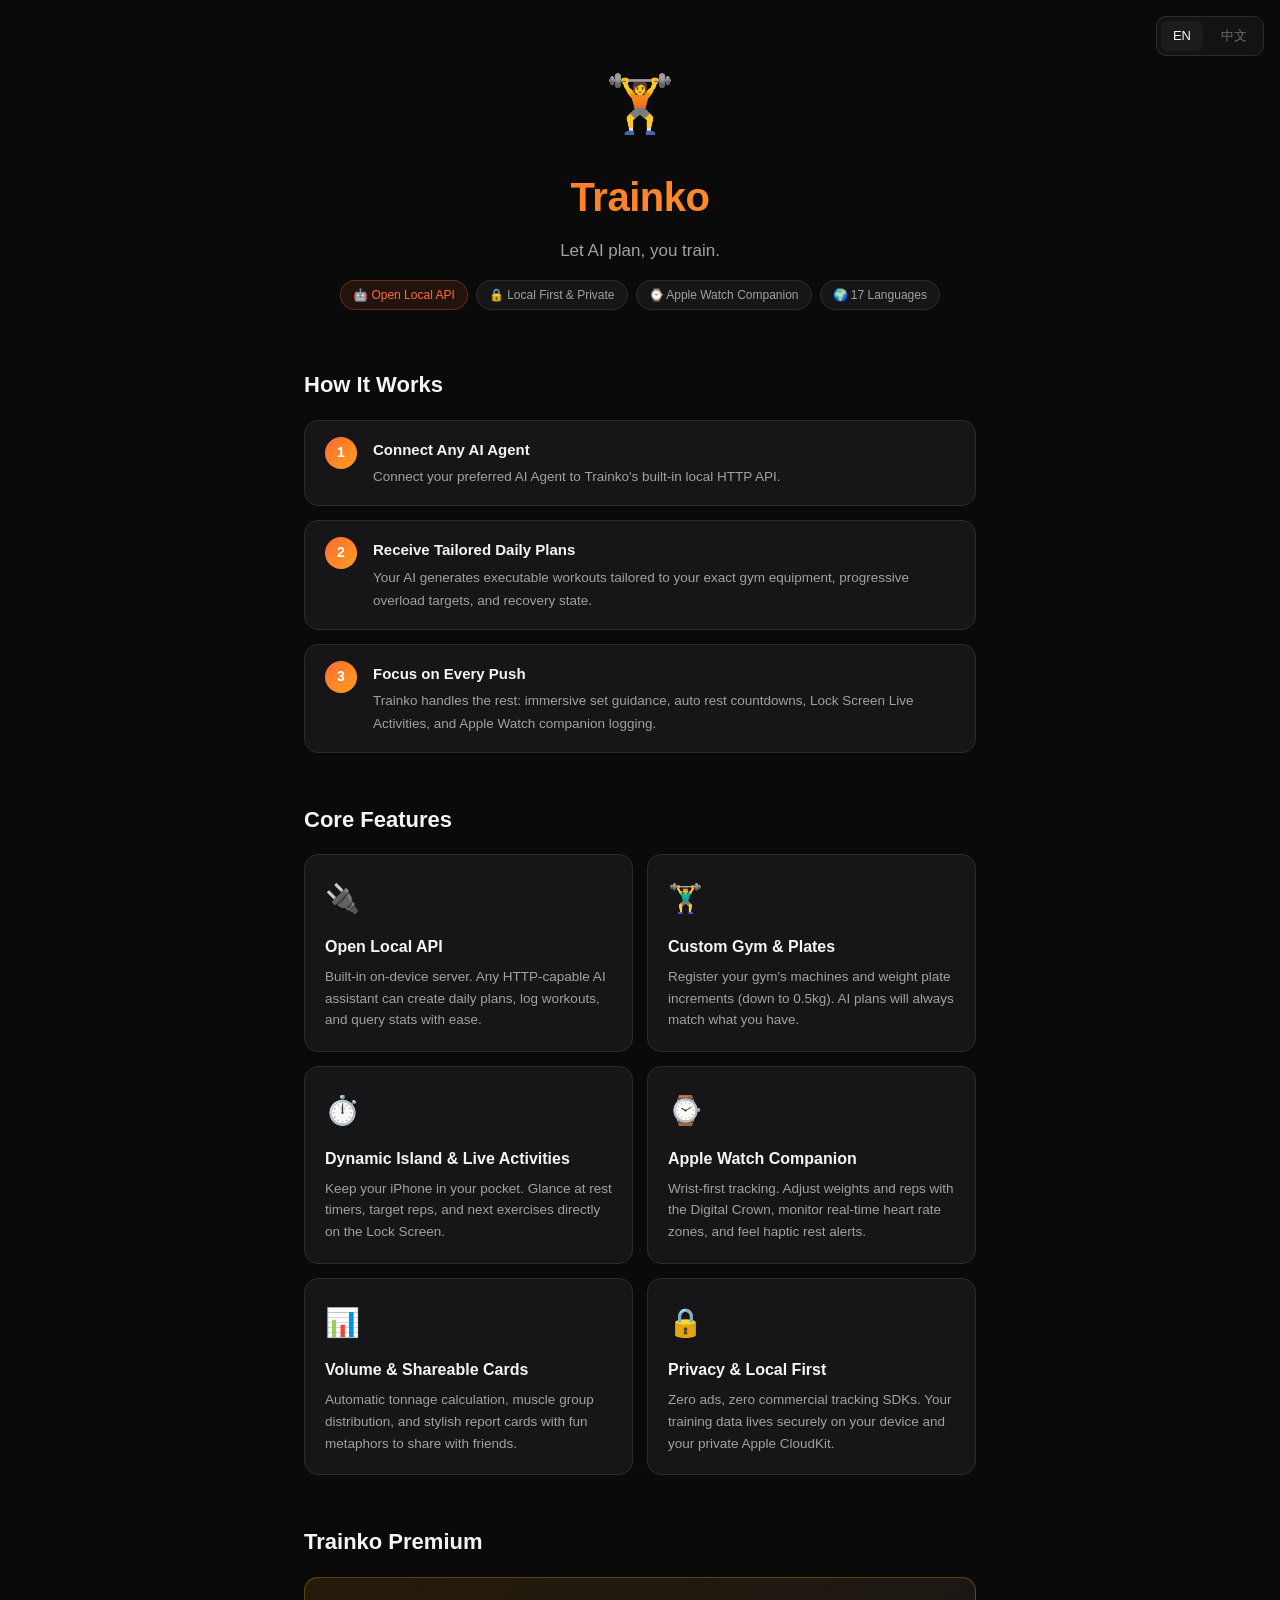
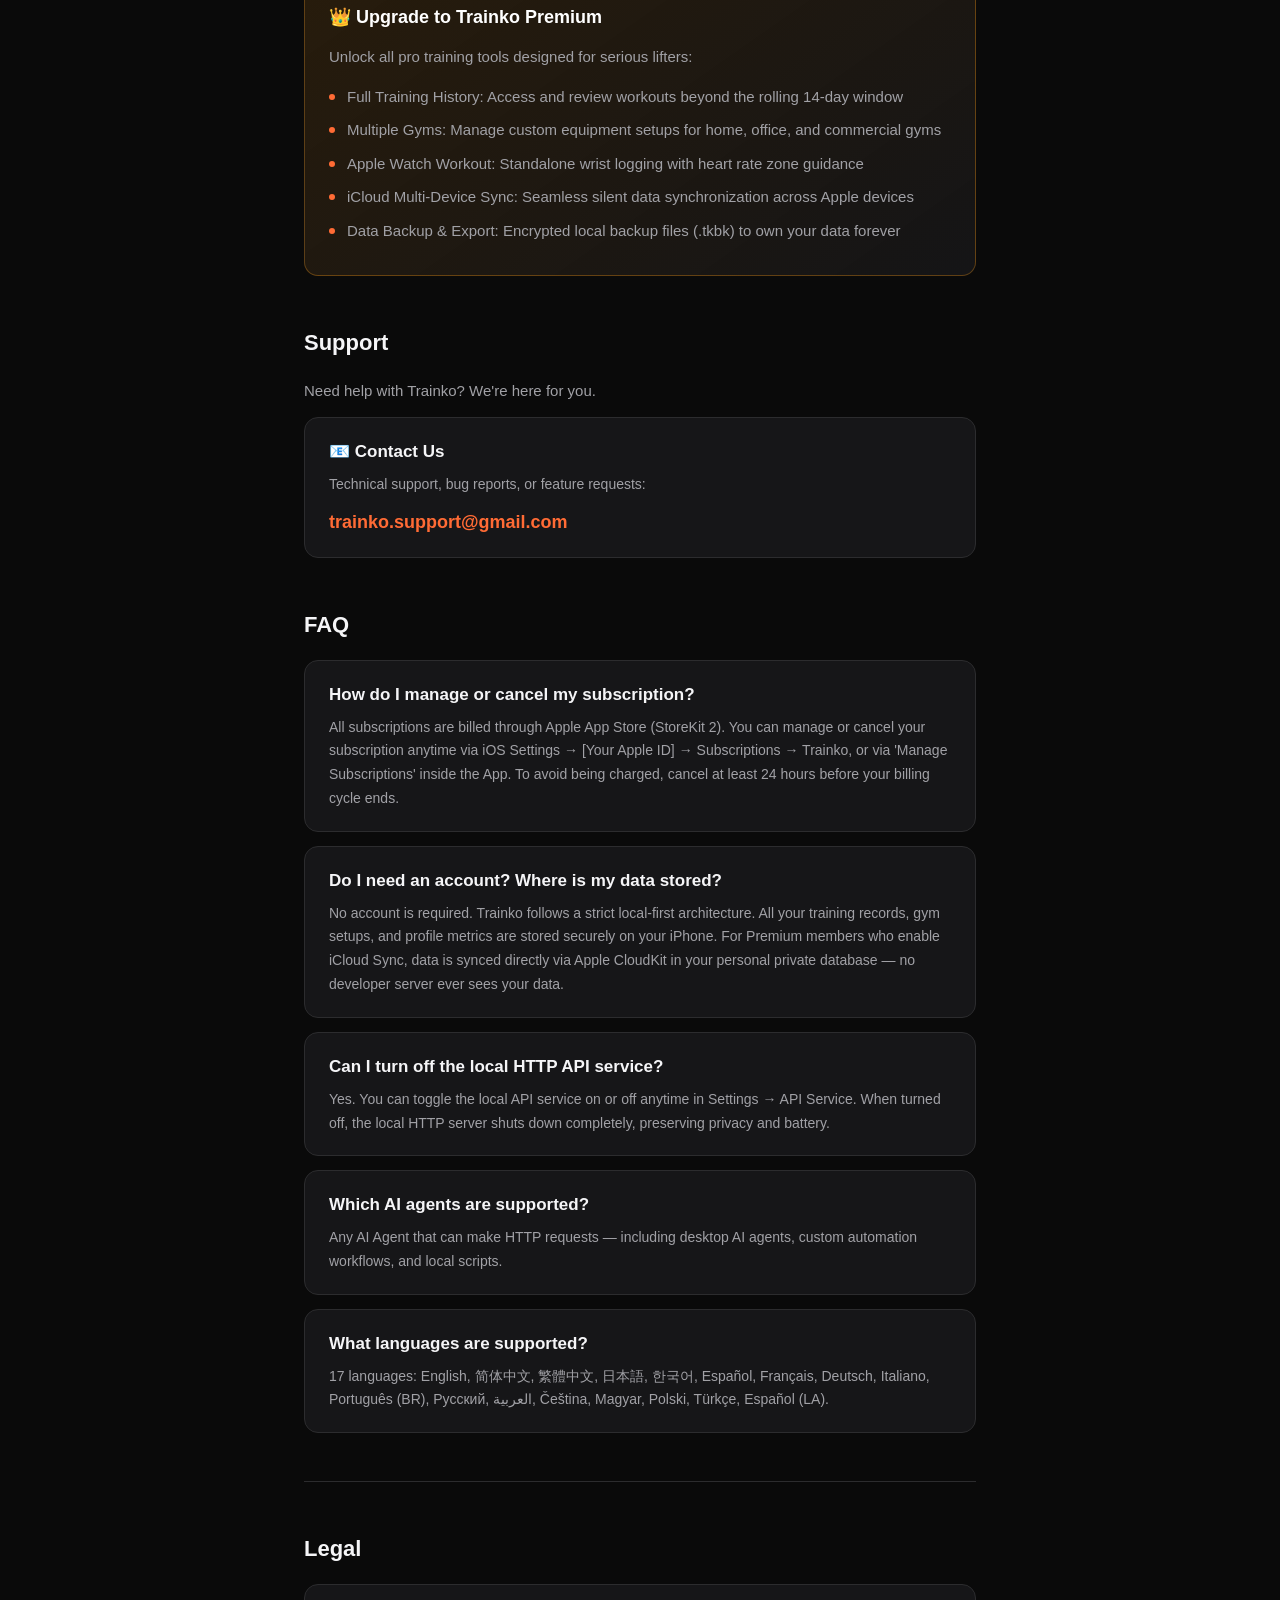
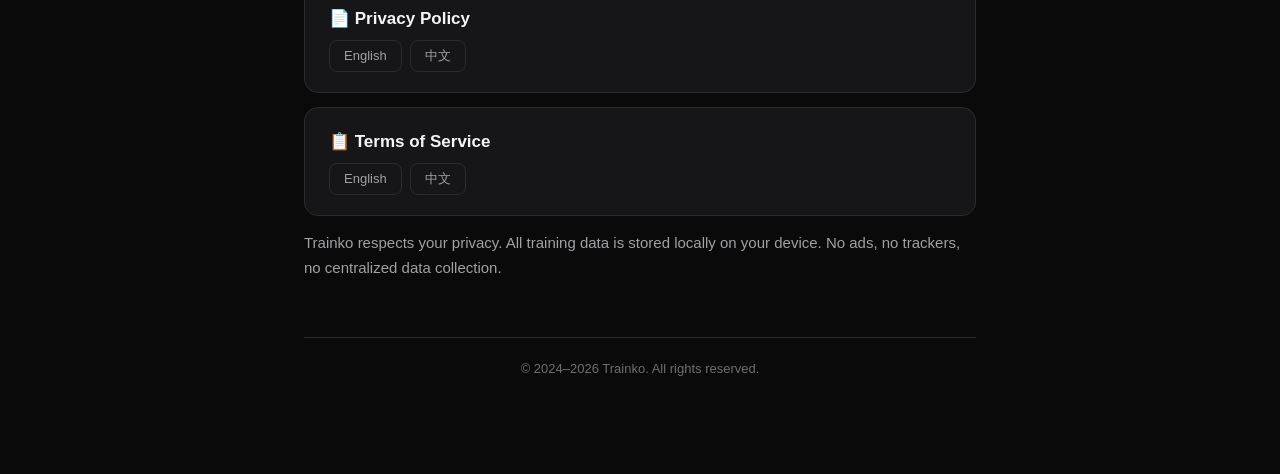
==== commit c1144e24: "fix(compliance): 全语种移除第三方 AI 品牌名并统一为中性 AI Agent 表述" ====
--- a/index.html
+++ b/index.html
@@ -31,9 +31,9 @@
         <div class="step-item">
             <div class="step-number">1</div>
             <div class="step-content">
-                <h3 data-en="Connect Any AI Agent" data-zh="连接任意 AI 助手"></h3>
-                <p data-en="Connect ChatGPT, Claude, or your custom private agent to Trainko's built-in local HTTP API."
-                   data-zh="将 Workbuddy、千问办公、豆包工作或你自建部署的 AI 助手连接至 Trainko 内置的轻量本地 HTTP API。"></p>
+                <h3 data-en="Connect Any AI Agent" data-zh="连接任意 AI Agent"></h3>
+                <p data-en="Connect your preferred AI Agent to Trainko's built-in local HTTP API."
+                   data-zh="将你的 AI Agent 连接至 Trainko 内置的轻量本地 HTTP API。"></p>
             </div>
         </div>
         <div class="step-item">
@@ -140,9 +140,9 @@
         </div>
 
         <div class="card">
-            <h3 data-en="Which AI agents are supported?" data-zh="支持哪些 AI 助手？"></h3>
-            <p data-en="Any AI agent that can make HTTP calls — including ChatGPT (via Actions/GPTs), Claude (via MCP/Tools), custom OpenAI-compatible agents, and local scripts."
-               data-zh="任何支持 HTTP 请求的 AI 助手均可连接，包括 Workbuddy、千问办公、豆包工作、自定义 Agent 以及本地运行的脚本。"></p>
+            <h3 data-en="Which AI agents are supported?" data-zh="支持哪些 AI Agent？"></h3>
+            <p data-en="Any AI Agent that can make HTTP requests — including desktop AI agents, custom automation workflows, and local scripts."
+               data-zh="任何支持 HTTP 请求的 AI Agent 均可连接，包括桌面端智能体、自定义工作流以及本地运行的脚本。"></p>
         </div>
 
         <div class="card">
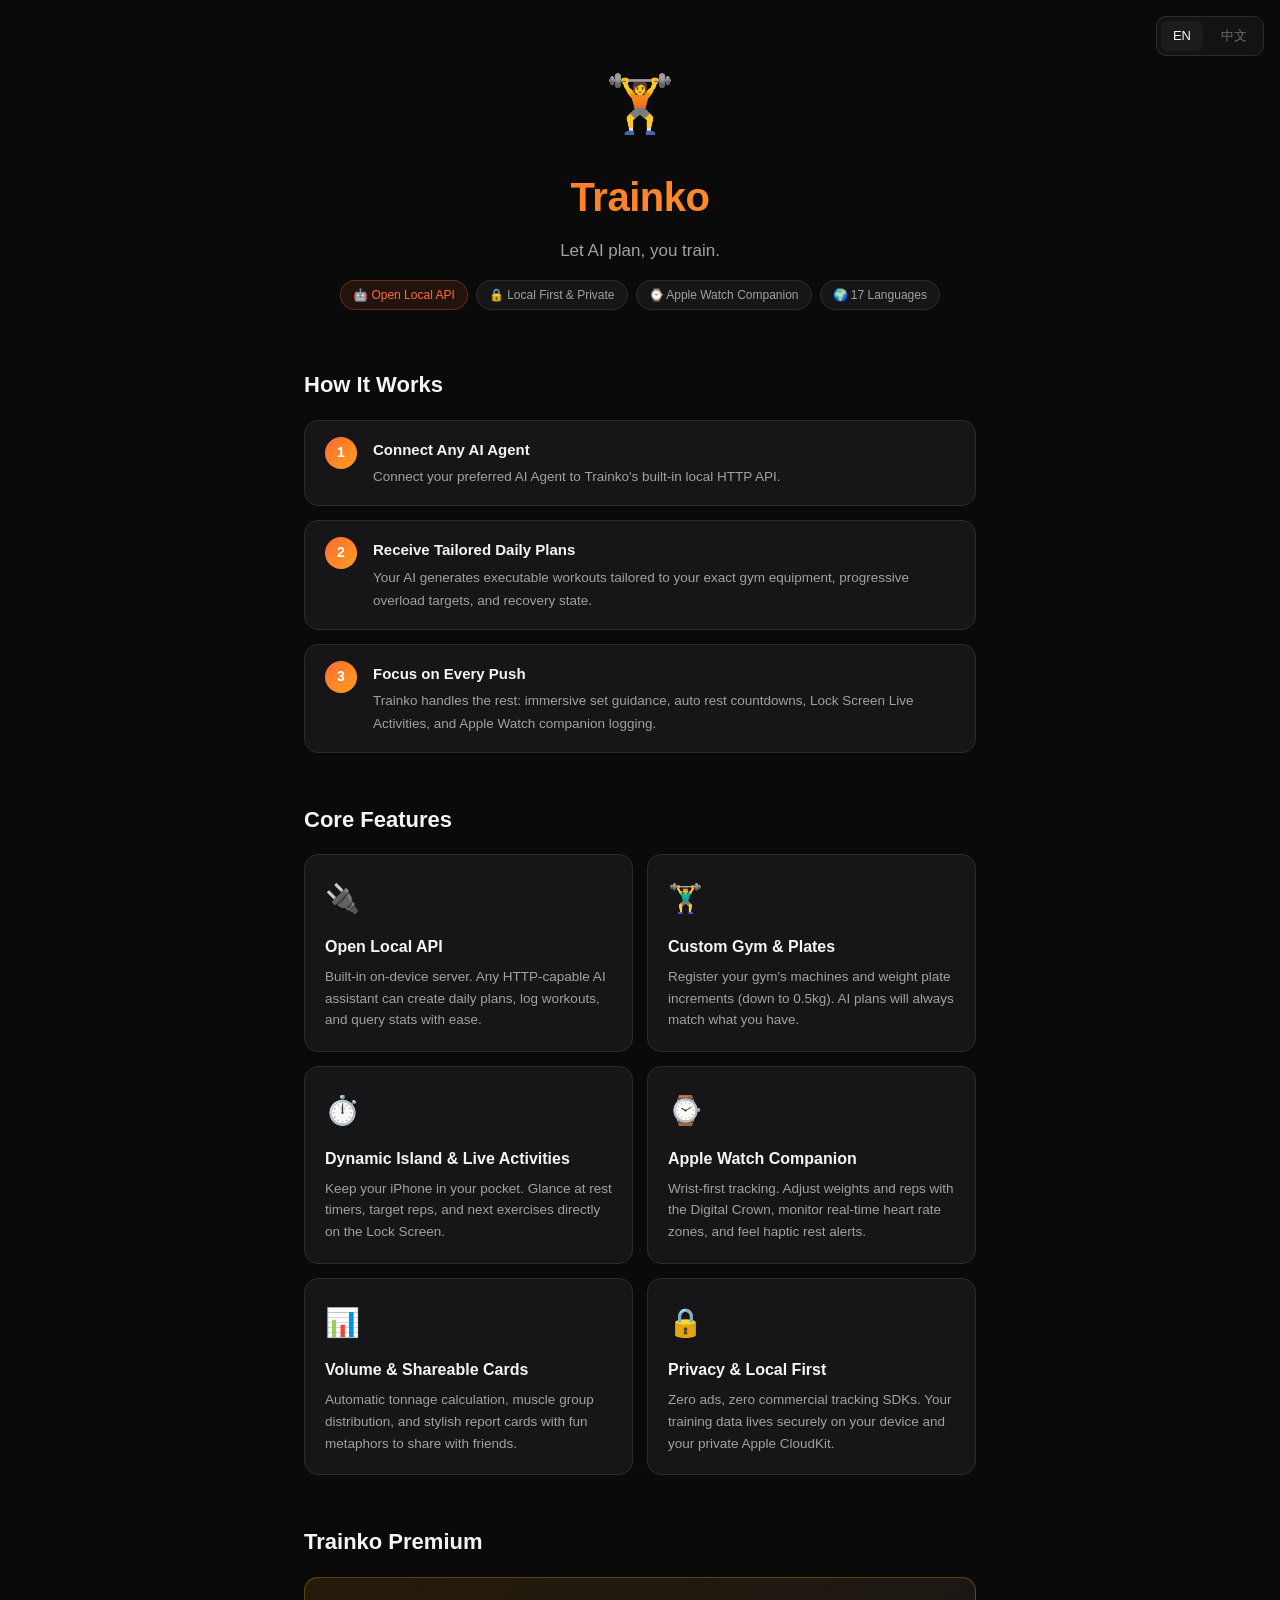
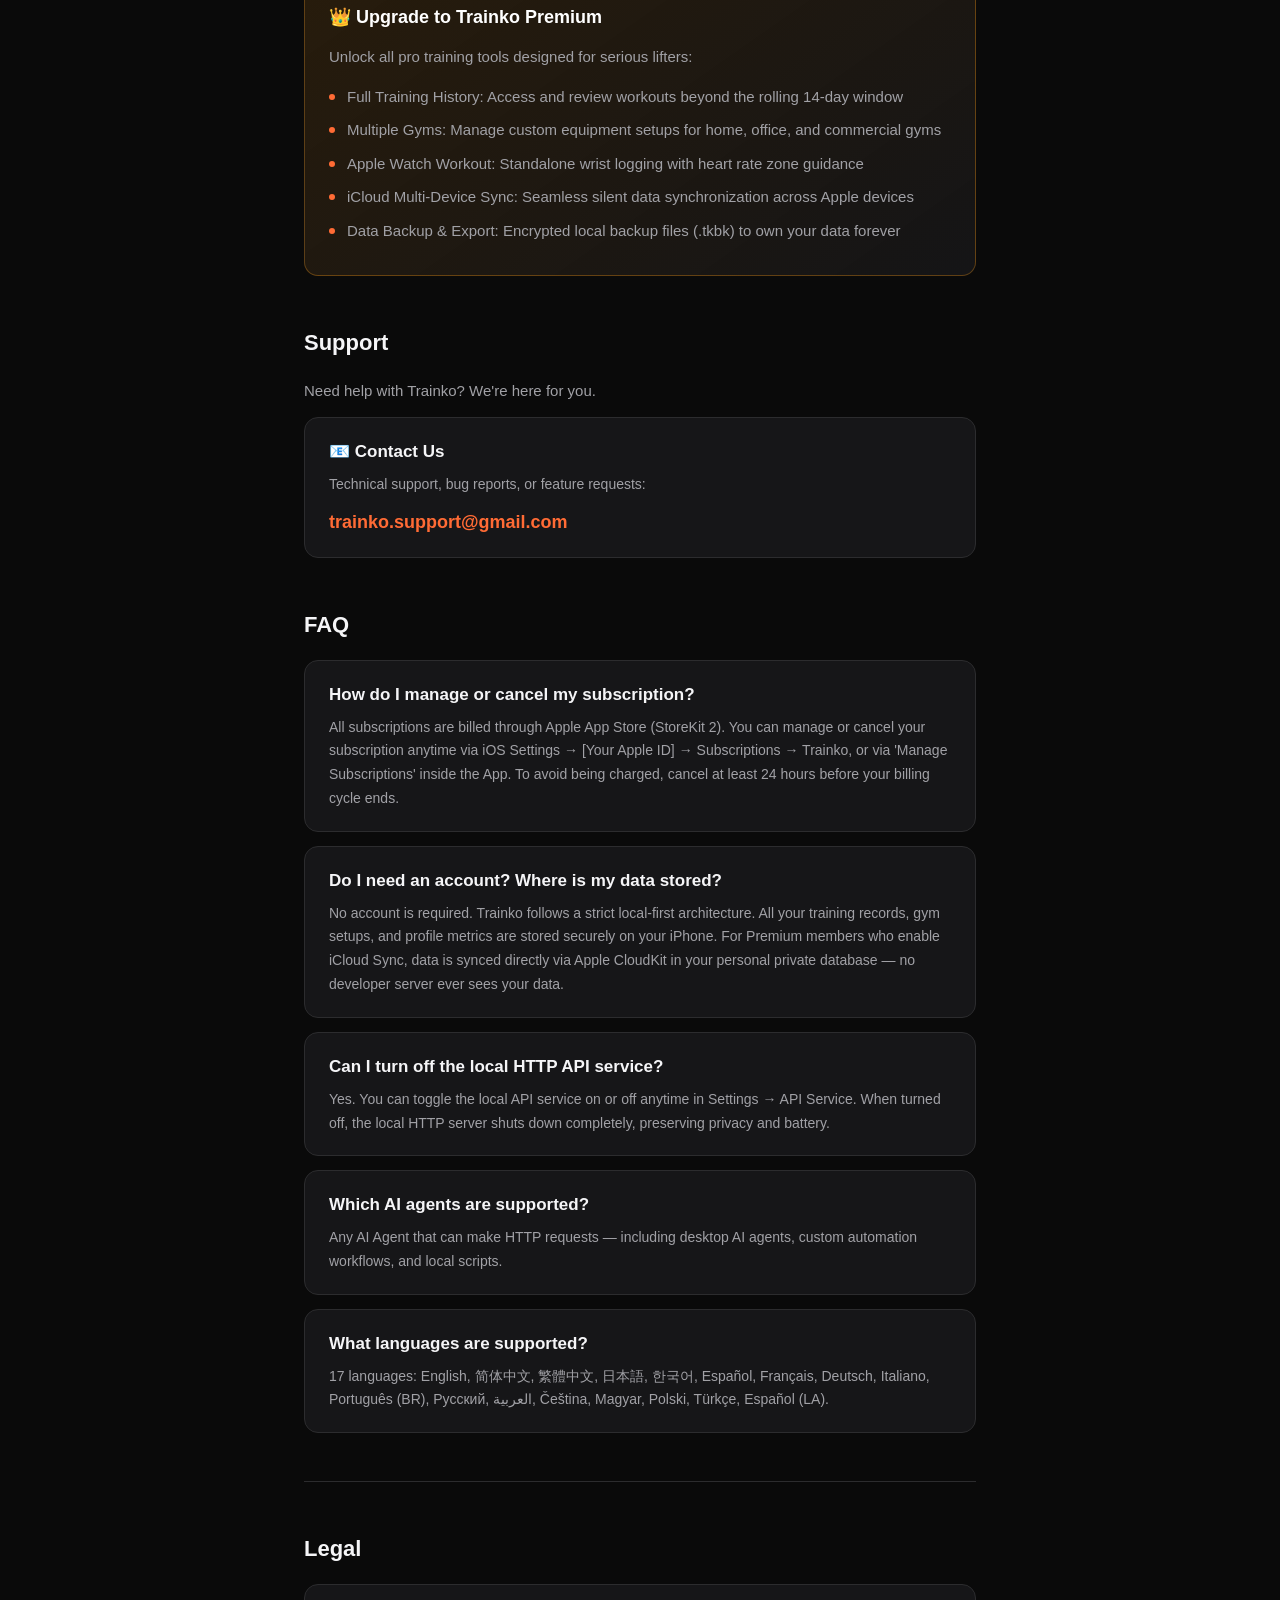
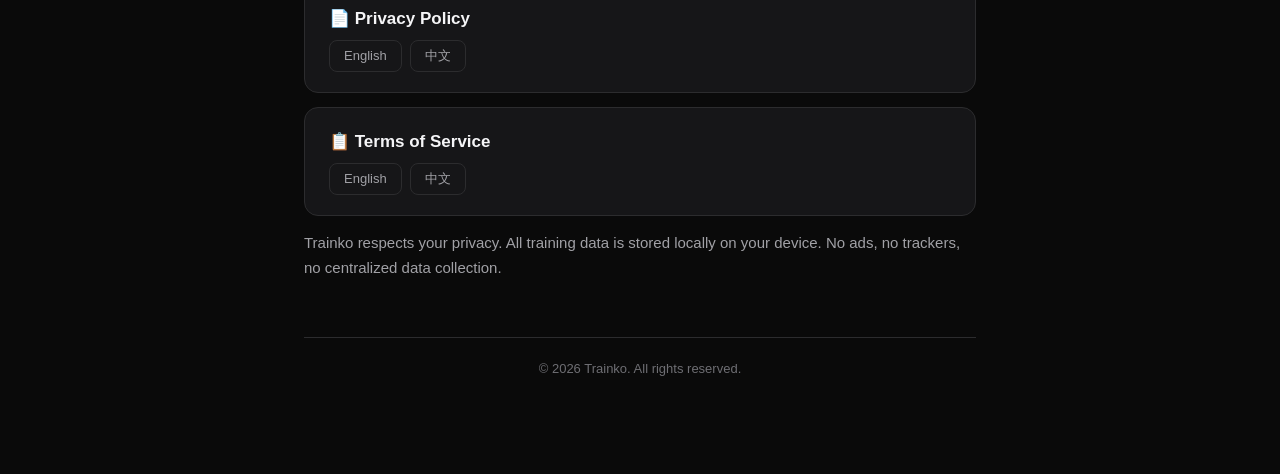
==== commit 6df06f45: "fix(web): 官网页脚版权年份改为2026 - 中英文首页页脚版权由 2024–2026 改为 2026" ====
--- a/index.html
+++ b/index.html
@@ -3,13 +3,13 @@
 <head>
     <meta charset="UTF-8">
     <meta name="viewport" content="width=device-width, initial-scale=1.0">
-    <title>Trainko — AI 负责想 · 你负责练</title>
+    <title>Trainko — Let AI plan, you train.</title>
     <link rel="stylesheet" href="style.css">
 </head>
 <body>
     <div class="lang-switch">
-        <a href="#" onclick="setLang('en')" id="btn-en">EN</a>
-        <a href="#" onclick="setLang('zh')" id="btn-zh">中文</a>
+        <a href="index.html" class="active" id="btn-en">EN</a>
+        <a href="index-zh.html" id="btn-zh">中文</a>
     </div>
 
     <div class="container">
@@ -17,147 +17,133 @@
         <div class="header">
             <span class="icon">🏋️</span>
             <h1>Trainko</h1>
-            <p class="tagline" data-en="Let AI plan, you train." data-zh="AI 负责想 · 你负责练"></p>
+            <p class="tagline">Let AI plan, you train.</p>
             <div class="hero-badges">
-                <span class="badge accent" data-en="🤖 Open Local API" data-zh="🤖 开放本地 API"></span>
-                <span class="badge" data-en="🔒 Local First & Private" data-zh="🔒 本地优先 · 纯粹隐私"></span>
-                <span class="badge" data-en="⌚️ Apple Watch Companion" data-zh="⌚️ Apple Watch 独立伴侣"></span>
-                <span class="badge" data-en="🌍 17 Languages" data-zh="🌍 17 种语言原生支持"></span>
+                <span class="badge accent">🤖 Open Local API</span>
+                <span class="badge">🔒 Local First &amp; Private</span>
+                <span class="badge">⌚️ Apple Watch Companion</span>
+                <span class="badge">🌍 17 Languages</span>
             </div>
         </div>
 
         <!-- How it works -->
-        <h2 data-en="How It Works" data-zh="工作原理"></h2>
+        <h2>How It Works</h2>
         <div class="step-item">
             <div class="step-number">1</div>
             <div class="step-content">
-                <h3 data-en="Connect Any AI Agent" data-zh="连接任意 AI Agent"></h3>
-                <p data-en="Connect your preferred AI Agent to Trainko's built-in local HTTP API."
-                   data-zh="将你的 AI Agent 连接至 Trainko 内置的轻量本地 HTTP API。"></p>
+                <h3>Connect Any AI Agent</h3>
+                <p>Connect your preferred AI Agent to Trainko's built-in local HTTP API.</p>
             </div>
         </div>
         <div class="step-item">
             <div class="step-number">2</div>
             <div class="step-content">
-                <h3 data-en="Receive Tailored Daily Plans" data-zh="接收专属定制计划"></h3>
-                <p data-en="Your AI generates executable workouts tailored to your exact gym equipment, progressive overload targets, and recovery state."
-                   data-zh="AI 助手根据你的实际健身房器械条件、负荷目标和体能恢复状态，通过 API 下发 100% 可落地的专业训练计划。"></p>
+                <h3>Receive Tailored Daily Plans</h3>
+                <p>Your AI generates executable workouts tailored to your exact gym equipment, progressive overload targets, and recovery state.</p>
             </div>
         </div>
         <div class="step-item">
             <div class="step-number">3</div>
             <div class="step-content">
-                <h3 data-en="Focus on Every Push" data-zh="沉浸执行，专注推举"></h3>
-                <p data-en="Trainko handles the rest: immersive set guidance, auto rest countdowns, Lock Screen Live Activities, and Apple Watch companion logging."
-                   data-zh="Trainko 负责后续的一切：沉浸式动作指导、自动组间间歇计时、灵动岛锁屏实时活动以及 Apple Watch 手腕记录。"></p>
+                <h3>Focus on Every Push</h3>
+                <p>Trainko handles the rest: immersive set guidance, auto rest countdowns, Lock Screen Live Activities, and Apple Watch companion logging.</p>
             </div>
         </div>
 
         <!-- Core Features -->
-        <h2 data-en="Core Features" data-zh="核心特性"></h2>
+        <h2>Core Features</h2>
         <div class="grid-2">
             <div class="feature-card">
                 <span class="feature-icon">🔌</span>
-                <h3 data-en="Open Local API" data-zh="开放本地 HTTP API"></h3>
-                <p data-en="Built-in on-device server. Any HTTP-capable AI assistant can create daily plans, log workouts, and query stats with ease."
-                   data-zh="内置设备级本地 HTTP 服务器。任何具备 HTTP 能力的 AI 均可一键读取与写入每日计划，并在设置中支持随时启停。"></p>
+                <h3>Open Local API</h3>
+                <p>Built-in on-device server. Any HTTP-capable AI assistant can create daily plans, log workouts, and query stats with ease.</p>
             </div>
             <div class="feature-card">
                 <span class="feature-icon">🏋️‍♂️</span>
-                <h3 data-en="Custom Gym & Plates" data-zh="精准器材与 0.5kg 配重"></h3>
-                <p data-en="Register your gym's machines and weight plate increments (down to 0.5kg). AI plans will always match what you have."
-                   data-zh="登记健身房真实器械与精确到 0.5kg 的个性化重量档位，杜绝 AI 生成无法落地的器械与荒谬重量。"></p>
+                <h3>Custom Gym &amp; Plates</h3>
+                <p>Register your gym's machines and weight plate increments (down to 0.5kg). AI plans will always match what you have.</p>
             </div>
             <div class="feature-card">
                 <span class="feature-icon">⏱️</span>
-                <h3 data-en="Dynamic Island & Live Activities" data-zh="灵动岛与实时活动"></h3>
-                <p data-en="Keep your iPhone in your pocket. Glance at rest timers, target reps, and next exercises directly on the Lock Screen."
-                   data-zh="训练无需频繁解锁屏幕。在灵动岛与锁屏上实时掌控组间休息倒计时、目标次数与下一组动作。"></p>
+                <h3>Dynamic Island &amp; Live Activities</h3>
+                <p>Keep your iPhone in your pocket. Glance at rest timers, target reps, and next exercises directly on the Lock Screen.</p>
             </div>
             <div class="feature-card">
                 <span class="feature-icon">⌚️</span>
-                <h3 data-en="Apple Watch Companion" data-zh="Apple Watch 伴侣训练"></h3>
-                <p data-en="Wrist-first tracking. Adjust weights and reps with the Digital Crown, monitor real-time heart rate zones, and feel haptic rest alerts."
-                   data-zh="手腕独立记录，旋转数码表冠微调次数与重量，实时心率区间监测，休息结束轻触手腕震动提醒。"></p>
+                <h3>Apple Watch Companion</h3>
+                <p>Wrist-first tracking. Adjust weights and reps with the Digital Crown, monitor real-time heart rate zones, and feel haptic rest alerts.</p>
             </div>
             <div class="feature-card">
                 <span class="feature-icon">📊</span>
-                <h3 data-en="Volume & Shareable Cards" data-zh="容量分析与打卡战报"></h3>
-                <p data-en="Automatic tonnage calculation, muscle group distribution, and stylish report cards with fun metaphors to share with friends."
-                   data-zh="自动计算累计推举吨位与肌群容量分布，一键生成带有生活化趣味物料比喻的精致打卡战报图片。"></p>
+                <h3>Volume &amp; Shareable Cards</h3>
+                <p>Automatic tonnage calculation, muscle group distribution, and stylish report cards with fun metaphors to share with friends.</p>
             </div>
             <div class="feature-card">
                 <span class="feature-icon">🔒</span>
-                <h3 data-en="Privacy & Local First" data-zh="本地优先与纯粹隐私"></h3>
-                <p data-en="Zero ads, zero commercial tracking SDKs. Your training data lives securely on your device and your private Apple CloudKit."
-                   data-zh="零广告、零第三方追踪 SDK。所有个人锻炼数据加密保存在本机沙盒与属于你个人的苹果私有 CloudKit 云端。"></p>
+                <h3>Privacy &amp; Local First</h3>
+                <p>Zero ads, zero commercial tracking SDKs. Your training data lives securely on your device and your private Apple CloudKit.</p>
             </div>
         </div>
 
         <!-- Membership -->
-        <h2 data-en="Trainko Premium" data-zh="Trainko 会员特权"></h2>
+        <h2>Trainko Premium</h2>
         <div class="premium-card">
-            <h3 data-en="👑 Upgrade to Trainko Premium" data-zh="👑 升级为 Trainko 会员"></h3>
-            <p data-en="Unlock all pro training tools designed for serious lifters:" data-zh="解锁为进阶举铁与力量训练者打造的全套专业工具："></p>
+            <h3>👑 Upgrade to Trainko Premium</h3>
+            <p>Unlock all pro training tools designed for serious lifters:</p>
             <ul>
-                <li data-en="Full Training History: Access and review workouts beyond the rolling 14-day window" data-zh="完整训练历史：浏览与复盘滚动 14 天以外的全部历史计划与记录"></li>
-                <li data-en="Multiple Gyms: Manage custom equipment setups for home, office, and commercial gyms" data-zh="多个健身房：为居家、公司和商业健身房分别管理器材与配重"></li>
-                <li data-en="Apple Watch Workout: Standalone wrist logging with heart rate zone guidance" data-zh="Apple Watch 伴侣：手腕独立记录组数与心率区间指引"></li>
-                <li data-en="iCloud Multi-Device Sync: Seamless silent data synchronization across Apple devices" data-zh="多设备 iCloud 云同步：跨 iPhone、iPad 等多端设备静默同步"></li>
-                <li data-en="Data Backup & Export: Encrypted local backup files (.tkbk) to own your data forever" data-zh="加密数据导入导出：导出本地加密备份文件（.tkbk），数据永不丢失"></li>
+                <li>Full Training History: Access and review workouts beyond the rolling 14-day window</li>
+                <li>Multiple Gyms: Manage custom equipment setups for home, office, and commercial gyms</li>
+                <li>Apple Watch Workout: Standalone wrist logging with heart rate zone guidance</li>
+                <li>iCloud Multi-Device Sync: Seamless silent data synchronization across Apple devices</li>
+                <li>Data Backup &amp; Export: Encrypted local backup files (.tkbk) to own your data forever</li>
             </ul>
         </div>
 
         <!-- Support -->
-        <h2 data-en="Support" data-zh="技术支持"></h2>
-        <p data-en="Need help with Trainko? We're here for you." data-zh="使用 Trainko 遇到问题？我们随时为你服务。"></p>
+        <h2>Support</h2>
+        <p>Need help with Trainko? We're here for you.</p>
 
         <div class="card">
-            <h3 data-en="📧 Contact Us" data-zh="📧 联系我们"></h3>
-            <p data-en="Technical support, bug reports, or feature requests:" data-zh="技术支持、问题反馈或功能建议："></p>
+            <h3>📧 Contact Us</h3>
+            <p>Technical support, bug reports, or feature requests:</p>
             <a class="contact-email" href="mailto:trainko.support@gmail.com">trainko.support@gmail.com</a>
         </div>
 
         <!-- FAQ -->
-        <h2 data-en="FAQ" data-zh="常见问题"></h2>
+        <h2>FAQ</h2>
 
         <div class="card">
-            <h3 data-en="How do I manage or cancel my subscription?" data-zh="如何管理或取消会员订阅？"></h3>
-            <p data-en="All subscriptions are billed through Apple App Store (StoreKit 2). You can manage or cancel your subscription anytime via iOS Settings → [Your Apple ID] → Subscriptions → Trainko, or via 'Manage Subscriptions' inside the App. To avoid being charged, cancel at least 24 hours before your billing cycle ends."
-               data-zh="所有会员订阅均通过 Apple App Store（StoreKit 2）进行扣费与管理。你可以随时在 iOS「系统设置 → 顶部 Apple ID → 订阅 → Trainko」或 App 内会员充值页底部的「管理订阅」中取消或更改方案。如需取消，请在当前周期结束前至少 24 小时操作。"></p>
+            <h3>How do I manage or cancel my subscription?</h3>
+            <p>All subscriptions are billed through Apple App Store (StoreKit 2). You can manage or cancel your subscription anytime via iOS Settings → [Your Apple ID] → Subscriptions → Trainko, or via 'Manage Subscriptions' inside the App. To avoid being charged, cancel at least 24 hours before your billing cycle ends.</p>
         </div>
 
         <div class="card">
-            <h3 data-en="Do I need an account? Where is my data stored?" data-zh="需要注册账号吗？数据保存在哪里？"></h3>
-            <p data-en="No account is required. Trainko follows a strict local-first architecture. All your training records, gym setups, and profile metrics are stored securely on your iPhone. For Premium members who enable iCloud Sync, data is synced directly via Apple CloudKit in your personal private database — no developer server ever sees your data."
-               data-zh="完全不需要注册账号。Trainko 严格遵循本地优先原则，所有训练记录、健身房配置和个人身体档案均保存在你的 iPhone 本地。开通会员并开启 iCloud 云同步后，数据直接通过苹果私有 CloudKit 数据库跨设备同步，开发者绝无中心化用户服务器。"></p>
+            <h3>Do I need an account? Where is my data stored?</h3>
+            <p>No account is required. Trainko follows a strict local-first architecture. All your training records, gym setups, and profile metrics are stored securely on your iPhone. For Premium members who enable iCloud Sync, data is synced directly via Apple CloudKit in your personal private database — no developer server ever sees your data.</p>
         </div>
 
         <div class="card">
-            <h3 data-en="Can I turn off the local HTTP API service?" data-zh="可以关闭本地 HTTP API 服务吗？"></h3>
-            <p data-en="Yes. You can toggle the local API service on or off anytime in Settings → API Service. When turned off, the local HTTP server shuts down completely, preserving privacy and battery."
-               data-zh="可以。你随时可以在 App「设置 → API 服务」中一键开启或关闭本地 API 服务。关闭后本地 HTTP 服务将彻底停止监听，充分保护隐私与电量。"></p>
+            <h3>Can I turn off the local HTTP API service?</h3>
+            <p>Yes. You can toggle the local API service on or off anytime in Settings → API Service. When turned off, the local HTTP server shuts down completely, preserving privacy and battery.</p>
         </div>
 
         <div class="card">
-            <h3 data-en="Which AI agents are supported?" data-zh="支持哪些 AI Agent？"></h3>
-            <p data-en="Any AI Agent that can make HTTP requests — including desktop AI agents, custom automation workflows, and local scripts."
-               data-zh="任何支持 HTTP 请求的 AI Agent 均可连接，包括桌面端智能体、自定义工作流以及本地运行的脚本。"></p>
+            <h3>Which AI agents are supported?</h3>
+            <p>Any AI Agent that can make HTTP requests — including desktop AI agents, custom automation workflows, and local scripts.</p>
         </div>
 
         <div class="card">
-            <h3 data-en="What languages are supported?" data-zh="支持哪些语言？"></h3>
-            <p data-en="17 languages: English, 简体中文, 繁體中文, 日本語, 한국어, Español, Français, Deutsch, Italiano, Português (BR), Русский, العربية, Čeština, Magyar, Polski, Türkçe, Español (LA)."
-               data-zh="17 种国际化语言：简体中文、English、繁體中文、日本語、한국어、Español、Français、Deutsch、Italiano、Português (BR)、Русский、العربية、Čeština、Magyar、Polski、Türkçe、Español (LA)。"></p>
+            <h3>What languages are supported?</h3>
+            <p>17 languages: English, 简体中文, 繁體中文, 日本語, 한국어, Español, Français, Deutsch, Italiano, Português (BR), Русский, العربية, Čeština, Magyar, Polski, Türkçe, Español (LA).</p>
         </div>
 
         <div class="divider"></div>
 
         <!-- Legal -->
-        <h2 data-en="Legal" data-zh="法律条款"></h2>
+        <h2>Legal</h2>
 
         <div class="card">
-            <h3 data-en="📄 Privacy Policy" data-zh="📄 隐私政策"></h3>
+            <h3>📄 Privacy Policy</h3>
             <div class="legal-links">
                 <a href="privacy.html">English</a>
                 <a href="privacy-zh.html">中文</a>
@@ -165,41 +151,18 @@
         </div>
 
         <div class="card">
-            <h3 data-en="📋 Terms of Service" data-zh="📋 用户协议"></h3>
+            <h3>📋 Terms of Service</h3>
             <div class="legal-links">
                 <a href="agreement.html">English</a>
                 <a href="agreement-zh.html">中文</a>
             </div>
         </div>
 
-        <p data-en="Trainko respects your privacy. All training data is stored locally on your device. No ads, no trackers, no centralized data collection."
-           data-zh="Trainko 严格尊重你的隐私。训练数据保存在设备本地，无广告、无第三方追踪、无中心化服务器数据收集。"></p>
+        <p>Trainko respects your privacy. All training data is stored locally on your device. No ads, no trackers, no centralized data collection.</p>
 
         <div class="footer">
-            <p>&copy; 2024–2026 Trainko. All rights reserved.</p>
+            <p>&copy; 2026 Trainko. All rights reserved.</p>
         </div>
     </div>
-
-    <script>
-        function detectLang() {
-            var s = localStorage.getItem('trainko-lang');
-            if (s) return s;
-            return (navigator.language || '').toLowerCase().startsWith('zh') ? 'zh' : 'en';
-        }
-        function setLang(lang) {
-            localStorage.setItem('trainko-lang', lang);
-            applyLang(lang);
-            return false;
-        }
-        function applyLang(lang) {
-            document.querySelectorAll('[data-en]').forEach(function(el) {
-                el.textContent = el.getAttribute('data-' + lang) || el.getAttribute('data-en');
-            });
-            document.getElementById('btn-en').className = lang === 'en' ? 'active' : '';
-            document.getElementById('btn-zh').className = lang === 'zh' ? 'active' : '';
-            document.documentElement.lang = lang === 'zh' ? 'zh-CN' : 'en';
-        }
-        applyLang(detectLang());
-    </script>
 </body>
 </html>
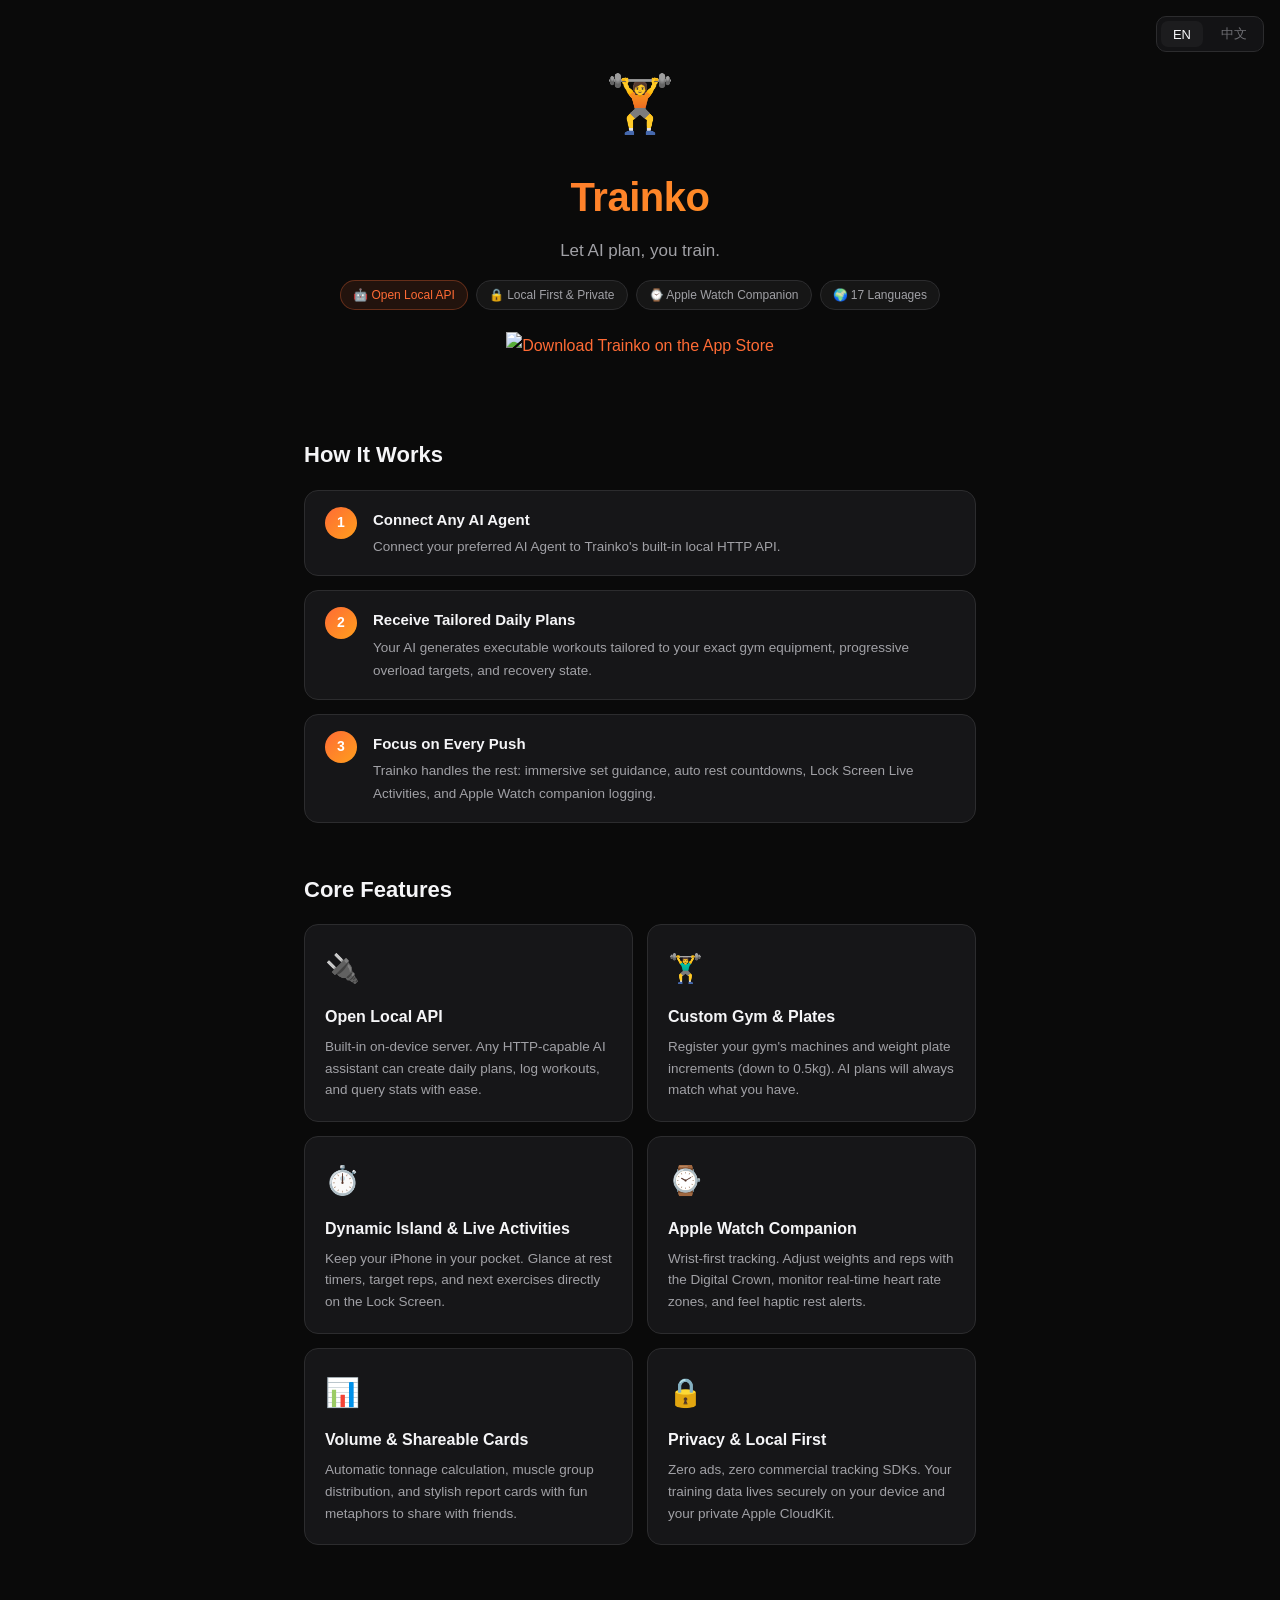
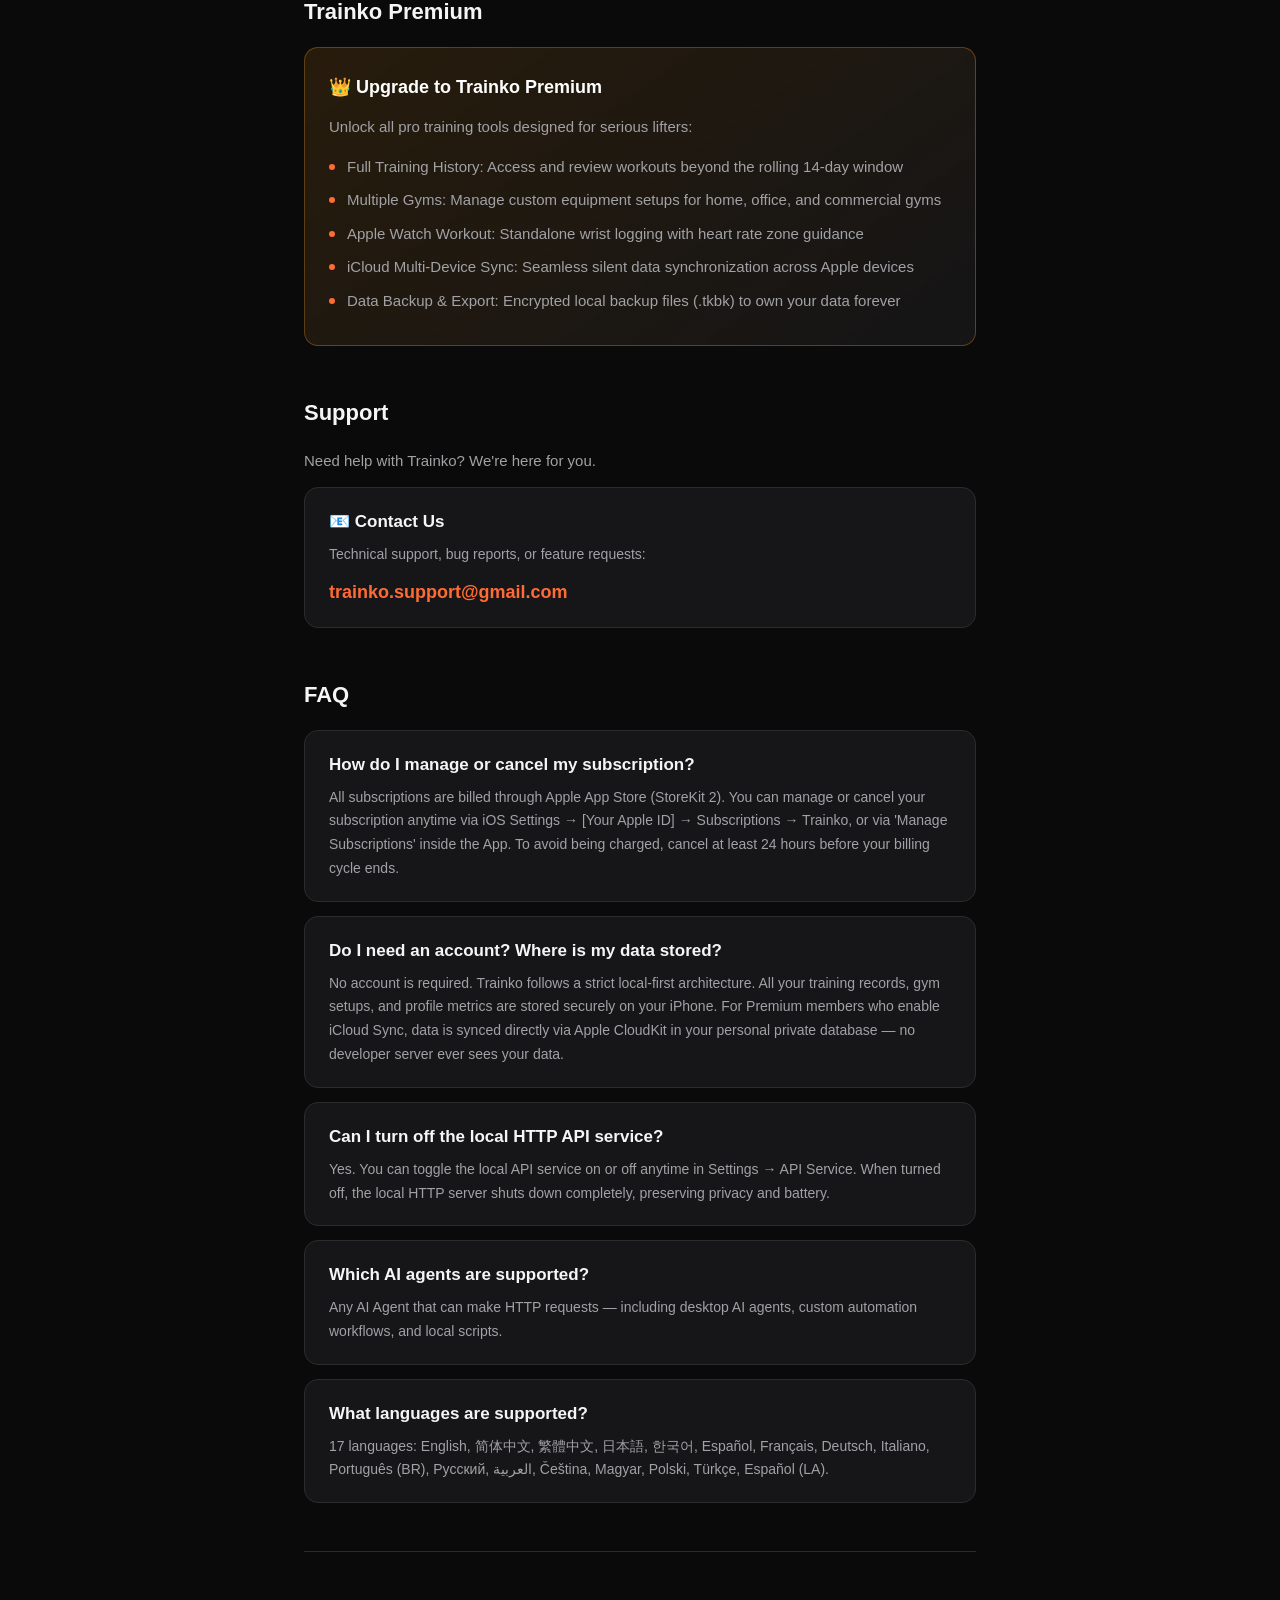
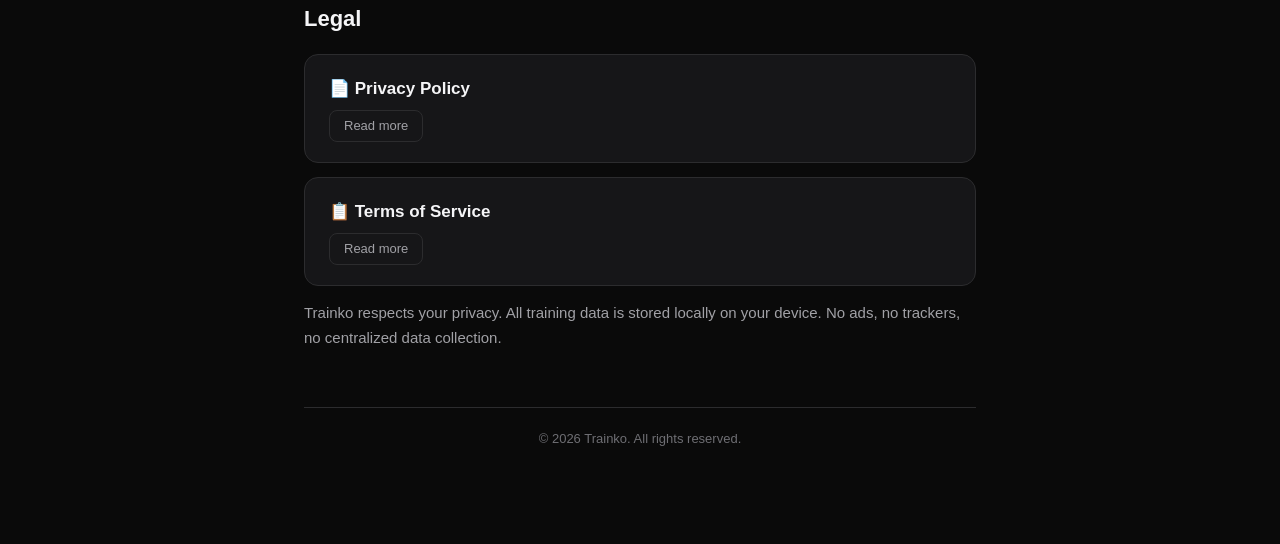
==== commit dafa0e87: "feat(web): 合并官网中英文双语页面 - 首页、隐私政策与用户协议改为中英双语单页 - 删除独立中文页面并统一语言切换与法律页链接 - 首页新增 App Store 下载徽章" ====
--- a/index.html
+++ b/index.html
@@ -1,15 +1,15 @@
 <!DOCTYPE html>
-<html lang="en">
+<html lang="zh-CN">
 <head>
     <meta charset="UTF-8">
     <meta name="viewport" content="width=device-width, initial-scale=1.0">
-    <title>Trainko — Let AI plan, you train.</title>
+    <title>Trainko — AI 负责想 · 你负责练</title>
     <link rel="stylesheet" href="style.css">
 </head>
 <body>
     <div class="lang-switch">
-        <a href="index.html" class="active" id="btn-en">EN</a>
-        <a href="index-zh.html" id="btn-zh">中文</a>
+        <button type="button" id="btn-en" onclick="applyLang('en')">EN</button>
+        <button type="button" id="btn-zh" class="active" onclick="applyLang('zh')">中文</button>
     </div>
 
     <div class="container">
@@ -17,152 +17,313 @@
         <div class="header">
             <span class="icon">🏋️</span>
             <h1>Trainko</h1>
-            <p class="tagline">Let AI plan, you train.</p>
+            <p class="tagline" data-i18n="tagline">AI 负责想 · 你负责练</p>
             <div class="hero-badges">
-                <span class="badge accent">🤖 Open Local API</span>
-                <span class="badge">🔒 Local First &amp; Private</span>
-                <span class="badge">⌚️ Apple Watch Companion</span>
-                <span class="badge">🌍 17 Languages</span>
-            </div>
+                <span class="badge accent" data-i18n="badge1">🤖 开放本地 API</span>
+                <span class="badge" data-i18n="badge2">🔒 本地优先 · 纯粹隐私</span>
+                <span class="badge" data-i18n="badge3">⌚️ Apple Watch 独立伴侣</span>
+                <span class="badge" data-i18n="badge4">🌍 17 种语言原生支持</span>
+            </div>
+            <a class="app-store-badge" href="https://apps.apple.com/us/app/trainko/id6814859557" target="_blank" rel="noopener">
+                <img id="appStoreBadgeImg" src="https://tools.applemediaservices.com/api/badges/download-on-the-app-store/black/zh-cn?size=250x83" alt="在 App Store 下载 Trainko">
+            </a>
         </div>
 
         <!-- How it works -->
-        <h2>How It Works</h2>
+        <h2 data-i18n="howTitle">工作原理</h2>
         <div class="step-item">
             <div class="step-number">1</div>
             <div class="step-content">
-                <h3>Connect Any AI Agent</h3>
-                <p>Connect your preferred AI Agent to Trainko's built-in local HTTP API.</p>
+                <h3 data-i18n="s1h">连接任意 AI Agent</h3>
+                <p data-i18n="s1p">将你的 AI Agent 连接至 Trainko 内置的轻量本地 HTTP API。</p>
             </div>
         </div>
         <div class="step-item">
             <div class="step-number">2</div>
             <div class="step-content">
-                <h3>Receive Tailored Daily Plans</h3>
-                <p>Your AI generates executable workouts tailored to your exact gym equipment, progressive overload targets, and recovery state.</p>
+                <h3 data-i18n="s2h">接收专属定制计划</h3>
+                <p data-i18n="s2p">AI 助手根据你的实际健身房器械条件、负荷目标和体能恢复状态，通过 API 下发 100% 可落地的专业训练计划。</p>
             </div>
         </div>
         <div class="step-item">
             <div class="step-number">3</div>
             <div class="step-content">
-                <h3>Focus on Every Push</h3>
-                <p>Trainko handles the rest: immersive set guidance, auto rest countdowns, Lock Screen Live Activities, and Apple Watch companion logging.</p>
+                <h3 data-i18n="s3h">沉浸执行，专注推举</h3>
+                <p data-i18n="s3p">Trainko 负责后续的一切：沉浸式动作指导、自动组间间歇计时、灵动岛锁屏实时活动以及 Apple Watch 手腕记录。</p>
             </div>
         </div>
 
         <!-- Core Features -->
-        <h2>Core Features</h2>
+        <h2 data-i18n="featTitle">核心特性</h2>
         <div class="grid-2">
             <div class="feature-card">
                 <span class="feature-icon">🔌</span>
-                <h3>Open Local API</h3>
-                <p>Built-in on-device server. Any HTTP-capable AI assistant can create daily plans, log workouts, and query stats with ease.</p>
+                <h3 data-i18n="f1h">开放本地 HTTP API</h3>
+                <p data-i18n="f1p">内置设备级本地 HTTP 服务器。任何具备 HTTP 能力的 AI 均可一键读取与写入每日计划，并在设置中支持随时启停。</p>
             </div>
             <div class="feature-card">
                 <span class="feature-icon">🏋️‍♂️</span>
-                <h3>Custom Gym &amp; Plates</h3>
-                <p>Register your gym's machines and weight plate increments (down to 0.5kg). AI plans will always match what you have.</p>
+                <h3 data-i18n="f2h">精准器材与 0.5kg 配重</h3>
+                <p data-i18n="f2p">登记健身房真实器械与精确到 0.5kg 的个性化重量档位，杜绝 AI 生成无法落地的器械与荒谬重量。</p>
             </div>
             <div class="feature-card">
                 <span class="feature-icon">⏱️</span>
-                <h3>Dynamic Island &amp; Live Activities</h3>
-                <p>Keep your iPhone in your pocket. Glance at rest timers, target reps, and next exercises directly on the Lock Screen.</p>
+                <h3 data-i18n="f3h">灵动岛与实时活动</h3>
+                <p data-i18n="f3p">训练无需频繁解锁屏幕。在灵动岛与锁屏上实时掌控组间休息倒计时、目标次数与下一组动作。</p>
             </div>
             <div class="feature-card">
                 <span class="feature-icon">⌚️</span>
-                <h3>Apple Watch Companion</h3>
-                <p>Wrist-first tracking. Adjust weights and reps with the Digital Crown, monitor real-time heart rate zones, and feel haptic rest alerts.</p>
+                <h3 data-i18n="f4h">Apple Watch 伴侣训练</h3>
+                <p data-i18n="f4p">手腕独立记录，旋转数码表冠微调次数与重量，实时心率区间监测，休息结束轻触手腕震动提醒。</p>
             </div>
             <div class="feature-card">
                 <span class="feature-icon">📊</span>
-                <h3>Volume &amp; Shareable Cards</h3>
-                <p>Automatic tonnage calculation, muscle group distribution, and stylish report cards with fun metaphors to share with friends.</p>
+                <h3 data-i18n="f5h">容量分析与打卡战报</h3>
+                <p data-i18n="f5p">自动计算累计推举吨位与肌群容量分布，一键生成带有生活化趣味物料比喻的精致打卡战报图片。</p>
             </div>
             <div class="feature-card">
                 <span class="feature-icon">🔒</span>
-                <h3>Privacy &amp; Local First</h3>
-                <p>Zero ads, zero commercial tracking SDKs. Your training data lives securely on your device and your private Apple CloudKit.</p>
+                <h3 data-i18n="f6h">本地优先与纯粹隐私</h3>
+                <p data-i18n="f6p">零广告、零第三方追踪 SDK。所有个人锻炼数据加密保存在本机沙盒与属于你个人的苹果私有 CloudKit 云端。</p>
             </div>
         </div>
 
         <!-- Membership -->
-        <h2>Trainko Premium</h2>
+        <h2 data-i18n="premTitle">Trainko 会员特权</h2>
         <div class="premium-card">
-            <h3>👑 Upgrade to Trainko Premium</h3>
-            <p>Unlock all pro training tools designed for serious lifters:</p>
+            <h3 data-i18n="premH">👑 升级为 Trainko 会员</h3>
+            <p data-i18n="premP">解锁为进阶举铁与力量训练者打造的全套专业工具：</p>
             <ul>
-                <li>Full Training History: Access and review workouts beyond the rolling 14-day window</li>
-                <li>Multiple Gyms: Manage custom equipment setups for home, office, and commercial gyms</li>
-                <li>Apple Watch Workout: Standalone wrist logging with heart rate zone guidance</li>
-                <li>iCloud Multi-Device Sync: Seamless silent data synchronization across Apple devices</li>
-                <li>Data Backup &amp; Export: Encrypted local backup files (.tkbk) to own your data forever</li>
+                <li data-i18n="premLi1">完整训练历史：浏览与复盘滚动 14 天以外的全部历史计划与记录</li>
+                <li data-i18n="premLi2">多个健身房：为居家、公司和商业健身房分别管理器材与配重</li>
+                <li data-i18n="premLi3">Apple Watch 伴侣：手腕独立记录组数与心率区间指引</li>
+                <li data-i18n="premLi4">多设备 iCloud 云同步：跨 iPhone、iPad 等多端设备静默同步</li>
+                <li data-i18n="premLi5">加密数据导入导出：导出本地加密备份文件（.tkbk），数据永不丢失</li>
             </ul>
         </div>
 
         <!-- Support -->
-        <h2>Support</h2>
-        <p>Need help with Trainko? We're here for you.</p>
-
-        <div class="card">
-            <h3>📧 Contact Us</h3>
-            <p>Technical support, bug reports, or feature requests:</p>
+        <h2 data-i18n="supTitle">技术支持</h2>
+        <p data-i18n="supP">使用 Trainko 遇到问题？我们随时为你服务。</p>
+
+        <div class="card">
+            <h3 data-i18n="contactH">📧 联系我们</h3>
+            <p data-i18n="contactP">技术支持、问题反馈或功能建议：</p>
             <a class="contact-email" href="mailto:trainko.support@gmail.com">trainko.support@gmail.com</a>
         </div>
 
         <!-- FAQ -->
-        <h2>FAQ</h2>
-
-        <div class="card">
-            <h3>How do I manage or cancel my subscription?</h3>
-            <p>All subscriptions are billed through Apple App Store (StoreKit 2). You can manage or cancel your subscription anytime via iOS Settings → [Your Apple ID] → Subscriptions → Trainko, or via 'Manage Subscriptions' inside the App. To avoid being charged, cancel at least 24 hours before your billing cycle ends.</p>
-        </div>
-
-        <div class="card">
-            <h3>Do I need an account? Where is my data stored?</h3>
-            <p>No account is required. Trainko follows a strict local-first architecture. All your training records, gym setups, and profile metrics are stored securely on your iPhone. For Premium members who enable iCloud Sync, data is synced directly via Apple CloudKit in your personal private database — no developer server ever sees your data.</p>
-        </div>
-
-        <div class="card">
-            <h3>Can I turn off the local HTTP API service?</h3>
-            <p>Yes. You can toggle the local API service on or off anytime in Settings → API Service. When turned off, the local HTTP server shuts down completely, preserving privacy and battery.</p>
-        </div>
-
-        <div class="card">
-            <h3>Which AI agents are supported?</h3>
-            <p>Any AI Agent that can make HTTP requests — including desktop AI agents, custom automation workflows, and local scripts.</p>
-        </div>
-
-        <div class="card">
-            <h3>What languages are supported?</h3>
-            <p>17 languages: English, 简体中文, 繁體中文, 日本語, 한국어, Español, Français, Deutsch, Italiano, Português (BR), Русский, العربية, Čeština, Magyar, Polski, Türkçe, Español (LA).</p>
+        <h2 data-i18n="faqTitle">常见问题</h2>
+
+        <div class="card">
+            <h3 data-i18n="q1h">如何管理或取消会员订阅？</h3>
+            <p data-i18n="q1p">所有会员订阅均通过 Apple App Store（StoreKit 2）进行扣费与管理。你可以随时在 iOS「系统设置 → 顶部 Apple ID → 订阅 → Trainko」或 App 内会员充值页底部的「管理订阅」中取消或更改方案。如需取消，请在当前周期结束前至少 24 小时操作。</p>
+        </div>
+
+        <div class="card">
+            <h3 data-i18n="q2h">需要注册账号吗？数据保存在哪里？</h3>
+            <p data-i18n="q2p">完全不需要注册账号。Trainko 严格遵循本地优先原则，所有训练记录、健身房配置和个人身体档案均保存在你的 iPhone 本地。开通会员并开启 iCloud 云同步后，数据直接通过苹果私有 CloudKit 数据库跨设备同步，开发者绝无中心化用户服务器。</p>
+        </div>
+
+        <div class="card">
+            <h3 data-i18n="q3h">可以关闭本地 HTTP API 服务吗？</h3>
+            <p data-i18n="q3p">可以。你随时可以在 App「设置 → API 服务」中一键开启或关闭本地 API 服务。关闭后本地 HTTP 服务将彻底停止监听，充分保护隐私与电量。</p>
+        </div>
+
+        <div class="card">
+            <h3 data-i18n="q4h">支持哪些 AI Agent？</h3>
+            <p data-i18n="q4p">任何支持 HTTP 请求的 AI Agent 均可连接，包括桌面端智能体、自定义工作流以及本地运行的脚本。</p>
+        </div>
+
+        <div class="card">
+            <h3 data-i18n="q5h">支持哪些语言？</h3>
+            <p data-i18n="q5p">17 种国际化语言：简体中文、English、繁體中文、日本語、한국어、Español、Français、Deutsch、Italiano、Português (BR)、Русский、العربية、Čeština、Magyar、Polski、Türkçe、Español (LA)。</p>
         </div>
 
         <div class="divider"></div>
 
         <!-- Legal -->
-        <h2>Legal</h2>
-
-        <div class="card">
-            <h3>📄 Privacy Policy</h3>
+        <h2 data-i18n="legalTitle">法律条款</h2>
+
+        <div class="card">
+            <h3 data-i18n="privacyH">📄 隐私政策</h3>
             <div class="legal-links">
-                <a href="privacy.html">English</a>
-                <a href="privacy-zh.html">中文</a>
-            </div>
-        </div>
-
-        <div class="card">
-            <h3>📋 Terms of Service</h3>
+                <a id="link-privacy" href="privacy.html?lang=zh" data-i18n="privacyLink">查看全文</a>
+            </div>
+        </div>
+
+        <div class="card">
+            <h3 data-i18n="termsH">📋 用户协议</h3>
             <div class="legal-links">
-                <a href="agreement.html">English</a>
-                <a href="agreement-zh.html">中文</a>
-            </div>
-        </div>
-
-        <p>Trainko respects your privacy. All training data is stored locally on your device. No ads, no trackers, no centralized data collection.</p>
+                <a id="link-agreement" href="agreement.html?lang=zh" data-i18n="termsLink">查看全文</a>
+            </div>
+        </div>
+
+        <p data-i18n="privacyNote">Trainko 严格尊重你的隐私。训练数据保存在设备本地，无广告、无第三方追踪、无中心化服务器数据收集。</p>
 
         <div class="footer">
             <p>&copy; 2026 Trainko. All rights reserved.</p>
         </div>
     </div>
+
+    <script>
+    // 语言字典：默认值（HTML 内中文）在 JS 不可用时即为中文版
+    var I18N = {
+        zh: {
+            title: "Trainko — AI 负责想 · 你负责练",
+            appStoreAlt: "在 App Store 下载 Trainko",
+            tagline: "AI 负责想 · 你负责练",
+            badge1: "🤖 开放本地 API",
+            badge2: "🔒 本地优先 · 纯粹隐私",
+            badge3: "⌚️ Apple Watch 独立伴侣",
+            badge4: "🌍 17 种语言原生支持",
+            howTitle: "工作原理",
+            s1h: "连接任意 AI Agent",
+            s1p: "将你的 AI Agent 连接至 Trainko 内置的轻量本地 HTTP API。",
+            s2h: "接收专属定制计划",
+            s2p: "AI 助手根据你的实际健身房器械条件、负荷目标和体能恢复状态，通过 API 下发 100% 可落地的专业训练计划。",
+            s3h: "沉浸执行，专注推举",
+            s3p: "Trainko 负责后续的一切：沉浸式动作指导、自动组间间歇计时、灵动岛锁屏实时活动以及 Apple Watch 手腕记录。",
+            featTitle: "核心特性",
+            f1h: "开放本地 HTTP API",
+            f1p: "内置设备级本地 HTTP 服务器。任何具备 HTTP 能力的 AI 均可一键读取与写入每日计划，并在设置中支持随时启停。",
+            f2h: "精准器材与 0.5kg 配重",
+            f2p: "登记健身房真实器械与精确到 0.5kg 的个性化重量档位，杜绝 AI 生成无法落地的器械与荒谬重量。",
+            f3h: "灵动岛与实时活动",
+            f3p: "训练无需频繁解锁屏幕。在灵动岛与锁屏上实时掌控组间休息倒计时、目标次数与下一组动作。",
+            f4h: "Apple Watch 伴侣训练",
+            f4p: "手腕独立记录，旋转数码表冠微调次数与重量，实时心率区间监测，休息结束轻触手腕震动提醒。",
+            f5h: "容量分析与打卡战报",
+            f5p: "自动计算累计推举吨位与肌群容量分布，一键生成带有生活化趣味物料比喻的精致打卡战报图片。",
+            f6h: "本地优先与纯粹隐私",
+            f6p: "零广告、零第三方追踪 SDK。所有个人锻炼数据加密保存在本机沙盒与属于你个人的苹果私有 CloudKit 云端。",
+            premTitle: "Trainko 会员特权",
+            premH: "👑 升级为 Trainko 会员",
+            premP: "解锁为进阶举铁与力量训练者打造的全套专业工具：",
+            premLi1: "完整训练历史：浏览与复盘滚动 14 天以外的全部历史计划与记录",
+            premLi2: "多个健身房：为居家、公司和商业健身房分别管理器材与配重",
+            premLi3: "Apple Watch 伴侣：手腕独立记录组数与心率区间指引",
+            premLi4: "多设备 iCloud 云同步：跨 iPhone、iPad 等多端设备静默同步",
+            premLi5: "加密数据导入导出：导出本地加密备份文件（.tkbk），数据永不丢失",
+            supTitle: "技术支持",
+            supP: "使用 Trainko 遇到问题？我们随时为你服务。",
+            contactH: "📧 联系我们",
+            contactP: "技术支持、问题反馈或功能建议：",
+            faqTitle: "常见问题",
+            q1h: "如何管理或取消会员订阅？",
+            q1p: "所有会员订阅均通过 Apple App Store（StoreKit 2）进行扣费与管理。你可以随时在 iOS「系统设置 → 顶部 Apple ID → 订阅 → Trainko」或 App 内会员充值页底部的「管理订阅」中取消或更改方案。如需取消，请在当前周期结束前至少 24 小时操作。",
+            q2h: "需要注册账号吗？数据保存在哪里？",
+            q2p: "完全不需要注册账号。Trainko 严格遵循本地优先原则，所有训练记录、健身房配置和个人身体档案均保存在你的 iPhone 本地。开通会员并开启 iCloud 云同步后，数据直接通过苹果私有 CloudKit 数据库跨设备同步，开发者绝无中心化用户服务器。",
+            q3h: "可以关闭本地 HTTP API 服务吗？",
+            q3p: "可以。你随时可以在 App「设置 → API 服务」中一键开启或关闭本地 API 服务。关闭后本地 HTTP 服务将彻底停止监听，充分保护隐私与电量。",
+            q4h: "支持哪些 AI Agent？",
+            q4p: "任何支持 HTTP 请求的 AI Agent 均可连接，包括桌面端智能体、自定义工作流以及本地运行的脚本。",
+            q5h: "支持哪些语言？",
+            q5p: "17 种国际化语言：简体中文、English、繁體中文、日本語、한국어、Español、Français、Deutsch、Italiano、Português (BR)、Русский、العربية、Čeština、Magyar、Polski、Türkçe、Español (LA)。",
+            legalTitle: "法律条款",
+            privacyH: "📄 隐私政策",
+            privacyLink: "查看全文",
+            termsH: "📋 用户协议",
+            termsLink: "查看全文",
+            privacyNote: "Trainko 严格尊重你的隐私。训练数据保存在设备本地，无广告、无第三方追踪、无中心化服务器数据收集。"
+        },
+        en: {
+            title: "Trainko — Let AI plan, you train.",
+            appStoreAlt: "Download Trainko on the App Store",
+            tagline: "Let AI plan, you train.",
+            badge1: "🤖 Open Local API",
+            badge2: "🔒 Local First & Private",
+            badge3: "⌚️ Apple Watch Companion",
+            badge4: "🌍 17 Languages",
+            howTitle: "How It Works",
+            s1h: "Connect Any AI Agent",
+            s1p: "Connect your preferred AI Agent to Trainko's built-in local HTTP API.",
+            s2h: "Receive Tailored Daily Plans",
+            s2p: "Your AI generates executable workouts tailored to your exact gym equipment, progressive overload targets, and recovery state.",
+            s3h: "Focus on Every Push",
+            s3p: "Trainko handles the rest: immersive set guidance, auto rest countdowns, Lock Screen Live Activities, and Apple Watch companion logging.",
+            featTitle: "Core Features",
+            f1h: "Open Local API",
+            f1p: "Built-in on-device server. Any HTTP-capable AI assistant can create daily plans, log workouts, and query stats with ease.",
+            f2h: "Custom Gym & Plates",
+            f2p: "Register your gym's machines and weight plate increments (down to 0.5kg). AI plans will always match what you have.",
+            f3h: "Dynamic Island & Live Activities",
+            f3p: "Keep your iPhone in your pocket. Glance at rest timers, target reps, and next exercises directly on the Lock Screen.",
+            f4h: "Apple Watch Companion",
+            f4p: "Wrist-first tracking. Adjust weights and reps with the Digital Crown, monitor real-time heart rate zones, and feel haptic rest alerts.",
+            f5h: "Volume & Shareable Cards",
+            f5p: "Automatic tonnage calculation, muscle group distribution, and stylish report cards with fun metaphors to share with friends.",
+            f6h: "Privacy & Local First",
+            f6p: "Zero ads, zero commercial tracking SDKs. Your training data lives securely on your device and your private Apple CloudKit.",
+            premTitle: "Trainko Premium",
+            premH: "👑 Upgrade to Trainko Premium",
+            premP: "Unlock all pro training tools designed for serious lifters:",
+            premLi1: "Full Training History: Access and review workouts beyond the rolling 14-day window",
+            premLi2: "Multiple Gyms: Manage custom equipment setups for home, office, and commercial gyms",
+            premLi3: "Apple Watch Workout: Standalone wrist logging with heart rate zone guidance",
+            premLi4: "iCloud Multi-Device Sync: Seamless silent data synchronization across Apple devices",
+            premLi5: "Data Backup & Export: Encrypted local backup files (.tkbk) to own your data forever",
+            supTitle: "Support",
+            supP: "Need help with Trainko? We're here for you.",
+            contactH: "📧 Contact Us",
+            contactP: "Technical support, bug reports, or feature requests:",
+            faqTitle: "FAQ",
+            q1h: "How do I manage or cancel my subscription?",
+            q1p: "All subscriptions are billed through Apple App Store (StoreKit 2). You can manage or cancel your subscription anytime via iOS Settings → [Your Apple ID] → Subscriptions → Trainko, or via 'Manage Subscriptions' inside the App. To avoid being charged, cancel at least 24 hours before your billing cycle ends.",
+            q2h: "Do I need an account? Where is my data stored?",
+            q2p: "No account is required. Trainko follows a strict local-first architecture. All your training records, gym setups, and profile metrics are stored securely on your iPhone. For Premium members who enable iCloud Sync, data is synced directly via Apple CloudKit in your personal private database — no developer server ever sees your data.",
+            q3h: "Can I turn off the local HTTP API service?",
+            q3p: "Yes. You can toggle the local API service on or off anytime in Settings → API Service. When turned off, the local HTTP server shuts down completely, preserving privacy and battery.",
+            q4h: "Which AI agents are supported?",
+            q4p: "Any AI Agent that can make HTTP requests — including desktop AI agents, custom automation workflows, and local scripts.",
+            q5h: "What languages are supported?",
+            q5p: "17 languages: English, 简体中文, 繁體中文, 日本語, 한국어, Español, Français, Deutsch, Italiano, Português (BR), Русский, العربية, Čeština, Magyar, Polski, Türkçe, Español (LA).",
+            legalTitle: "Legal",
+            privacyH: "📄 Privacy Policy",
+            privacyLink: "Read more",
+            termsH: "📋 Terms of Service",
+            termsLink: "Read more",
+            privacyNote: "Trainko respects your privacy. All training data is stored locally on your device. No ads, no trackers, no centralized data collection."
+        }
+    };
+
+    // 语言选择优先级：URL ?lang= 参数 > 上次手动选择 > 浏览器语言（简/繁中文→中文，其余→英文）> 默认中文
+    function detectLang() {
+        var q = new URLSearchParams(window.location.search).get('lang');
+        if (q === 'zh' || q === 'en') return q;
+        try {
+            var saved = window.localStorage.getItem('trainko.lang');
+            if (saved === 'zh' || saved === 'en') return saved;
+        } catch (e) {}
+        // 只看浏览器首选语言：简/繁中文（zh 开头）→ 中文，其余语言 → 英文；拿不到语言信息时默认中文
+        var first = (navigator.language || '').toLowerCase();
+        if (first.indexOf('zh') === 0) return 'zh';
+        return first ? 'en' : 'zh';
+    }
+
+    function applyLang(lang) {
+        var dict = I18N[lang];
+        var nodes = document.querySelectorAll('[data-i18n]');
+        for (var i = 0; i < nodes.length; i++) {
+            var key = nodes[i].getAttribute('data-i18n');
+            if (dict[key]) nodes[i].textContent = dict[key];
+        }
+        document.title = dict.title;
+        document.documentElement.lang = (lang === 'zh') ? 'zh-CN' : 'en';
+        document.getElementById('btn-zh').classList.toggle('active', lang === 'zh');
+        document.getElementById('btn-en').classList.toggle('active', lang === 'en');
+        document.getElementById('link-privacy').setAttribute('href', 'privacy.html?lang=' + lang);
+        document.getElementById('link-agreement').setAttribute('href', 'agreement.html?lang=' + lang);
+        var badgeImg = document.getElementById('appStoreBadgeImg');
+        badgeImg.setAttribute('src', 'https://tools.applemediaservices.com/api/badges/download-on-the-app-store/black/' + (lang === 'zh' ? 'zh-cn' : 'en-us') + '?size=250x83');
+        badgeImg.setAttribute('alt', dict.appStoreAlt);
+        try { window.localStorage.setItem('trainko.lang', lang); } catch (e) {}
+        var url = new URL(window.location.href);
+        url.searchParams.set('lang', lang);
+        window.history.replaceState(null, '', url.toString());
+    }
+
+    applyLang(detectLang());
+    </script>
 </body>
 </html>
--- a/style.css
+++ b/style.css
@@ -72,22 +72,28 @@
   border-radius: 10px;
   border: 1px solid var(--border);
 }
-.lang-switch a {
+.lang-switch a,
+.lang-switch button {
   display: block;
   padding: 4px 12px;
   font-size: 13px;
   font-weight: 500;
+  font-family: inherit;
   color: var(--text-tertiary);
+  background: none;
+  border: none;
   text-decoration: none;
   border-radius: 7px;
   transition: all 0.2s;
   cursor: pointer;
 }
-.lang-switch a.active {
+.lang-switch a.active,
+.lang-switch button.active {
   color: var(--text);
   background: var(--surface-hover);
 }
-.lang-switch a:hover { color: var(--text-secondary); }
+.lang-switch a:hover,
+.lang-switch button:hover { color: var(--text-secondary); }
 
 /* Headings */
 h2 {
@@ -282,6 +288,17 @@
   background: rgba(255, 107, 53, 0.1);
 }
 
+/* App Store download badge */
+.app-store-badge {
+  display: inline-block;
+  margin-top: 22px;
+}
+.app-store-badge img {
+  height: 48px;
+  width: auto;
+  display: block;
+}
+
 /* Step cards */
 .step-item {
   display: flex;
